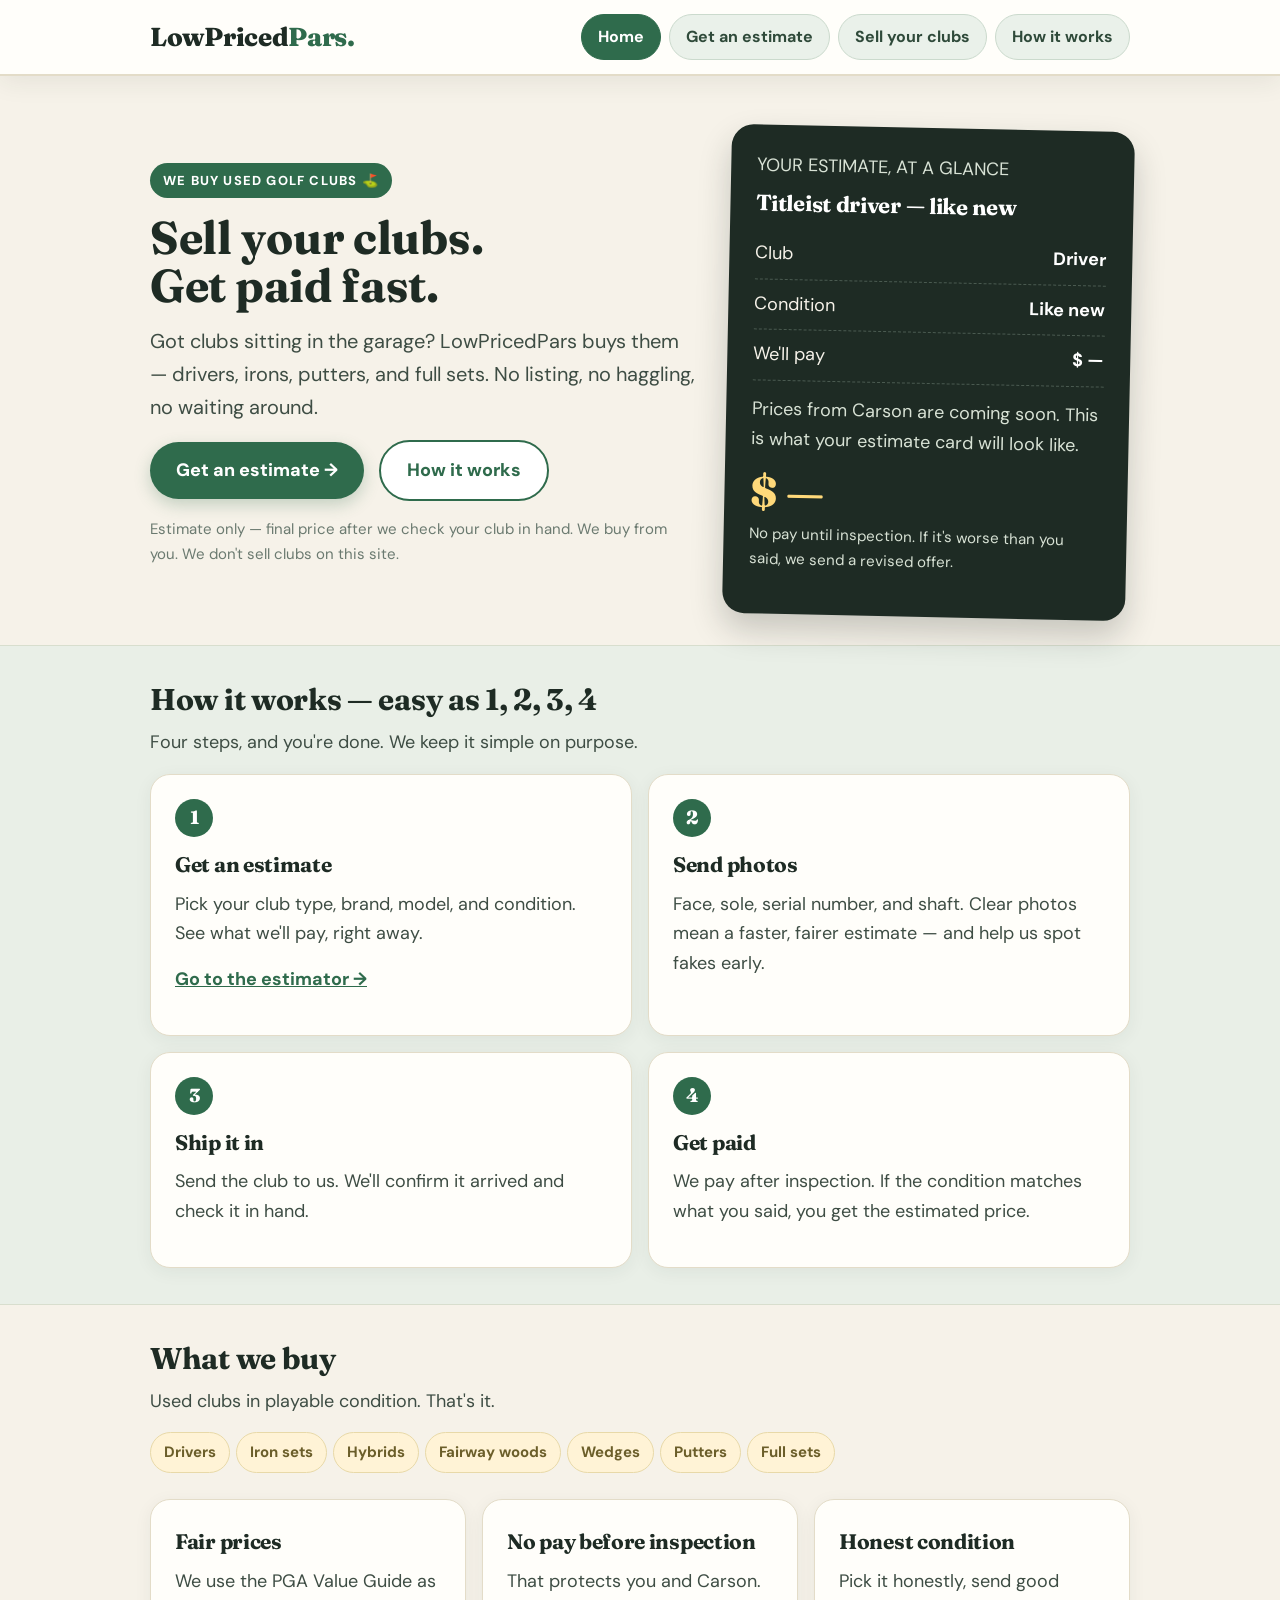
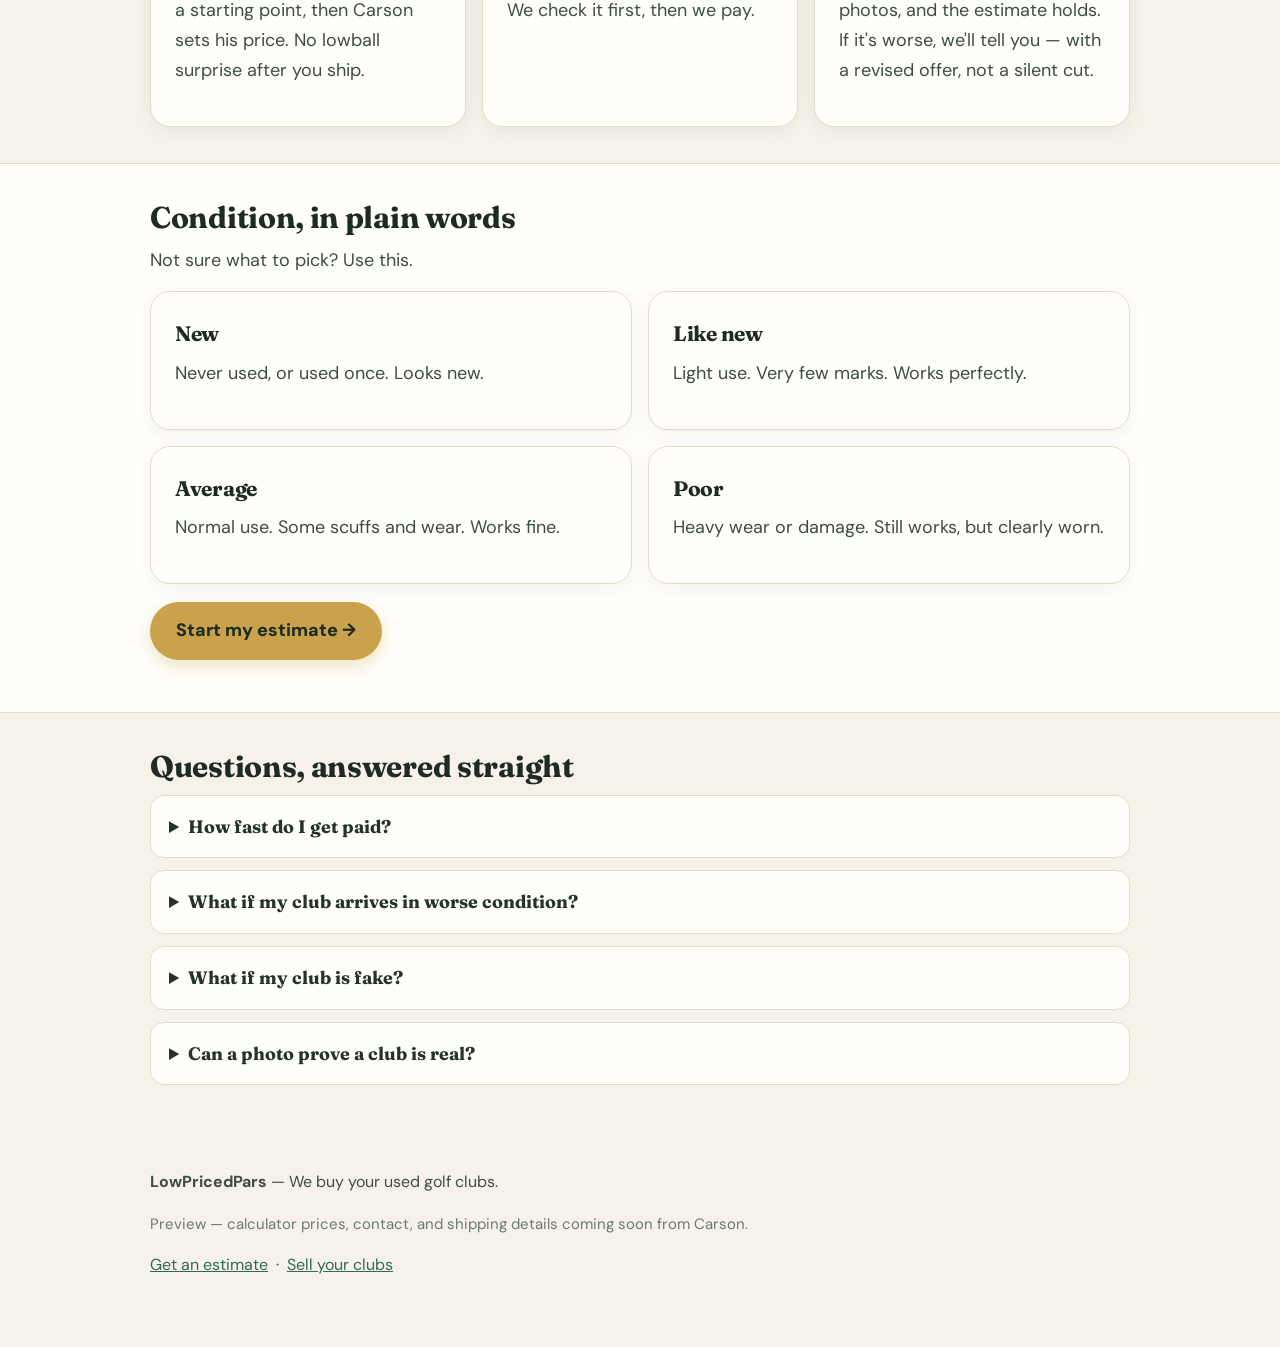
==== index.html @ 3b0855c5 "Add files via upload" ====
<!DOCTYPE html>
<html lang="en">
<head>
<meta charset="UTF-8">
<meta name="viewport" content="width=device-width, initial-scale=1">
<title>LowPricedPars — We Buy Your Used Golf Clubs</title>
<meta name="description" content="LowPricedPars buys used golf clubs. Get an estimate, send photos, ship it in, get paid after inspection.">
<link rel="stylesheet" href="styles.css">
</head>
<body>

<header>
  <div class="wrap-wide header-inner">
    <a class="logo" href="index.html">LowPriced<span>Pars</span><span class="logo-dot">.</span></a>
    <nav>
      <a href="index.html" class="active">Home</a>
      <a href="estimate.html">Get an estimate</a>
      <a href="sell.html">Sell your clubs</a>
      <a href="#how">How it works</a>
    </nav>
  </div>
</header>

<main>
  <div class="wrap-wide">
    <div class="hero">
      <div class="hero-grid">
        <div>
          <span class="eyebrow">WE BUY USED GOLF CLUBS ⛳</span>
          <h1>Sell your clubs.<br>Get paid fast.</h1>
          <p class="lead">Got clubs sitting in the garage? LowPricedPars buys them — drivers, irons, putters, and full sets. No listing, no haggling, no waiting around.</p>
          <p>
            <a class="btn" href="estimate.html">Get an estimate →</a>
            <a class="btn btn-ghost" href="#how">How it works</a>
          </p>
          <p class="small">Estimate only — final price after we check your club in hand. We buy from you. We don't sell clubs on this site.</p>
        </div>
        <div class="mock-card">
          <p style="margin-bottom:4px;">YOUR ESTIMATE, AT A GLANCE</p>
          <h3>Titleist driver — like new</h3>
          <div class="mock-line"><span>Club</span><strong>Driver</strong></div>
          <div class="mock-line"><span>Condition</span><strong>Like new</strong></div>
          <div class="mock-line"><span>We'll pay</span><strong>$ —</strong></div>
          <p style="margin-top:14px;">Prices from Carson are coming soon. This is what your estimate card will look like.</p>
          <div class="price-big">$ —</div>
          <p class="small" style="color:#D8E2D5;">No pay until inspection. If it's worse than you said, we send a revised offer.</p>
        </div>
      </div>
    </div>
  </div>

  <section id="how" class="soft">
    <div class="wrap-wide">
      <h2>How it works — easy as 1, 2, 3, 4</h2>
      <p>Four steps, and you're done. We keep it simple on purpose.</p>
      <div class="grid">
        <div class="card"><span class="step-num">1</span><h3>Get an estimate</h3><p>Pick your club type, brand, model, and condition. See what we'll pay, right away.</p><p><a href="estimate.html"><strong>Go to the estimator →</strong></a></p></div>
        <div class="card"><span class="step-num">2</span><h3>Send photos</h3><p>Face, sole, serial number, and shaft. Clear photos mean a faster, fairer estimate — and help us spot fakes early.</p></div>
        <div class="card"><span class="step-num">3</span><h3>Ship it in</h3><p>Send the club to us. We'll confirm it arrived and check it in hand.</p></div>
        <div class="card"><span class="step-num">4</span><h3>Get paid</h3><p>We pay after inspection. If the condition matches what you said, you get the estimated price.</p></div>
      </div>
    </div>
  </section>

  <section>
    <div class="wrap-wide">
      <h2>What we buy</h2>
      <p>Used clubs in playable condition. That's it.</p>
      <p>
        <span class="tag">Drivers</span><span class="tag">Iron sets</span><span class="tag">Hybrids</span><span class="tag">Fairway woods</span><span class="tag">Wedges</span><span class="tag">Putters</span><span class="tag">Full sets</span>
      </p>
      <div class="grid3" style="margin-top:18px;">
        <div class="card"><h3>Fair prices</h3><p>We use the PGA Value Guide as a starting point, then Carson sets his price. No lowball surprise after you ship.</p></div>
        <div class="card"><h3>No pay before inspection</h3><p>That protects you and Carson. We check it first, then we pay.</p></div>
        <div class="card"><h3>Honest condition</h3><p>Pick it honestly, send good photos, and the estimate holds. If it's worse, we'll tell you — with a revised offer, not a silent cut.</p></div>
      </div>
    </div>
  </section>

  <section class="cream">
    <div class="wrap-wide">
      <h2>Condition, in plain words</h2>
      <p>Not sure what to pick? Use this.</p>
      <div class="grid">
        <div class="card"><h3>New</h3><p>Never used, or used once. Looks new.</p></div>
        <div class="card"><h3>Like new</h3><p>Light use. Very few marks. Works perfectly.</p></div>
        <div class="card"><h3>Average</h3><p>Normal use. Some scuffs and wear. Works fine.</p></div>
        <div class="card"><h3>Poor</h3><p>Heavy wear or damage. Still works, but clearly worn.</p></div>
      </div>
      <p style="margin-top:18px;"><a class="btn btn-gold" href="estimate.html">Start my estimate →</a></p>
    </div>
  </section>

  <section>
    <div class="wrap-wide">
      <h2>Questions, answered straight</h2>
      <details><summary>How fast do I get paid?</summary><p>After we receive and inspect your club. Exact timing is coming from Carson.</p></details>
      <details><summary>What if my club arrives in worse condition?</summary><p>We'll send a revised, lower offer. You can accept it, or get the club back.</p></details>
      <details><summary>What if my club is fake?</summary><p>We pay $0 for fake, stolen, or wrong clubs. Photos help us flag it early, but the final check is in hand.</p></details>
      <details><summary>Can a photo prove a club is real?</summary><p>No — not on its own. AI can flag something suspicious, but it can't certify a club. That's why we inspect before we pay.</p></details>
    </div>
  </section>
</main>

<footer>
  <div class="wrap-wide">
    <p><strong>LowPricedPars</strong> — We buy your used golf clubs.</p>
    <p class="small">Preview — calculator prices, contact, and shipping details coming soon from Carson.</p>
    <p><a href="estimate.html">Get an estimate</a> &nbsp;·&nbsp; <a href="sell.html">Sell your clubs</a></p>
  </div>
</footer>

</body>
</html>
---- styles.css ----
@import url('https://fonts.googleapis.com/css2?family=Fraunces:opsz,wght@9..144,600;9..144,700;9..144,800&family=DM+Sans:opsz,wght@9..40,400;9..40,500;9..40,700;9..40,800&display=swap');

* { box-sizing: border-box; }
body {
  margin: 0;
  background: #F6F2E9;
  color: #25312B;
  font-family: "DM Sans", -apple-system, BlinkMacSystemFont, "Segoe UI", Roboto, sans-serif;
  font-size: 18px;
  line-height: 1.65;
}
h1, h2, h3, .logo {
  font-family: "Fraunces", Georgia, serif;
  font-weight: 700;
  letter-spacing: -0.3px;
  color: #1E2B24;
}
a { color: #2F6B4C; }
.wrap { max-width: 920px; margin: 0 auto; padding: 0 20px; }
.wrap-wide { max-width: 1020px; margin: 0 auto; padding: 0 20px; }

/* Header — tabs that pop */
header {
  background: #FFFEFA;
  border-bottom: 2px solid #E3DCC8;
  padding: 14px 0;
  position: sticky; top: 0; z-index: 10;
  box-shadow: 0 6px 24px rgba(37,49,43,0.08);
}
.header-inner { display: flex; justify-content: space-between; align-items: center; flex-wrap: wrap; gap: 12px; }
.logo { font-size: 26px; font-weight: 800; color: #1E2B24; text-decoration: none; }
.logo span { color: #2F6B4C; }
.logo-dot { color: #C9A24B; }
nav { display: flex; gap: 8px; flex-wrap: wrap; align-items: center; }
nav a {
  text-decoration: none;
  color: #2F4A3A;
  font-weight: 700; font-size: 16px;
  background: #EAF1EA;
  border: 1.5px solid #CBDACD;
  padding: 9px 16px;
  border-radius: 999px;
}
nav a:hover { background: #DDEADF; transform: translateY(-1px); }
nav a.active { background: #2F6B4C; color: #fff; border-color: #2F6B4C; }
nav a.cta {
  background: #C9A24B; color: #1E2B24; border-color: #C9A24B;
}
nav a.cta:hover { background: #B8943F; color: #fff; }

.hero { padding: 52px 0 28px; }
.hero-grid { display: grid; grid-template-columns: 1.15fr 0.85fr; gap: 32px; align-items: center; }
@media (max-width: 720px) { .hero-grid { grid-template-columns: 1fr; } }
.eyebrow {
  display: inline-block;
  background: #2F6B4C; color: #fff;
  font-size: 13px; font-weight: 800; letter-spacing: 1.2px;
  padding: 7px 13px; border-radius: 999px; margin-bottom: 16px;
}
h1 { font-size: 46px; line-height: 1.05; margin: 0 0 14px; }
h2 { font-size: 30px; line-height: 1.2; margin: 0 0 10px; }
h3 { font-size: 21px; margin: 0 0 8px; }
p { margin: 0 0 16px; color: #3E4D44; }
.lead { font-size: 20px; }
.btn {
  display: inline-block;
  background: #2F6B4C; color: #fff;
  text-decoration: none; font-weight: 800; font-size: 18px;
  padding: 14px 26px; border-radius: 999px; border: 0; cursor: pointer;
  box-shadow: 0 6px 16px rgba(47,107,76,0.25);
}
.btn:hover { background: #265A42; }
.btn-gold { background: #C9A24B; color: #1E2B24; box-shadow: 0 6px 16px rgba(201,162,75,0.3); }
.btn-gold:hover { background: #B8943F; color: #fff; }
.btn-ghost { background: #fff; color: #2F6B4C; border: 2px solid #2F6B4C; box-shadow: none; margin-left: 10px; }
.btn-ghost:hover { background: #EAF1EA; }
@media (max-width: 520px) { .btn-ghost { margin-left: 0; margin-top: 10px; } h1 { font-size: 36px; } }

section { padding: 36px 0; }
.soft { background: #E9EFE7; border-top: 1px solid #D8DECE; border-bottom: 1px solid #D8DECE; }
.cream { background: #FFFEFA; border-top: 1px solid #E3DCC8; border-bottom: 1px solid #E3DCC8; }
.card {
  background: #FFFEFA;
  border: 1px solid #E3DCC8;
  border-radius: 20px;
  padding: 24px;
  box-shadow: 0 4px 18px rgba(37,49,43,0.06);
}
.grid { display: grid; grid-template-columns: 1fr 1fr; gap: 16px; }
.grid3 { display: grid; grid-template-columns: 1fr 1fr 1fr; gap: 16px; }
@media (max-width: 680px) { .grid, .grid3 { grid-template-columns: 1fr; } }
.step-num {
  display: inline-flex; width: 38px; height: 38px; align-items: center; justify-content: center;
  border-radius: 50%; background: #2F6B4C; color: #fff; font-weight: 800; margin-bottom: 10px;
  font-family: "Fraunces", serif; font-size: 19px;
}
.tag {
  display: inline-block; background: #FFF3D6; color: #6B5E2A;
  font-size: 15px; font-weight: 700; padding: 7px 13px; border-radius: 999px; margin: 0 6px 8px 0;
  border: 1px solid #E8D9A8;
}
.mock-card {
  background: #1E2B24; color: #F6F2E9;
  border-radius: 22px; padding: 26px;
  transform: rotate(1.2deg);
  box-shadow: 0 16px 32px rgba(30,43,36,0.22);
}
.mock-card h3 { color: #fff; font-size: 22px; }
.mock-card p { color: #D8E2D5; }
.mock-line { display: flex; justify-content: space-between; border-bottom: 1px dashed #4A5A50; padding: 10px 0; }
.mock-line strong { color: #fff; }
.price-big { font-family: "Fraunces", serif; font-size: 44px; font-weight: 800; color: #FFD97A; line-height: 1; margin: 8px 0; }
.calc-box {
  background: #FFFEFA; border: 2px dashed #8FAE93;
  border-radius: 20px; padding: 28px; text-align: center;
}
label { display: block; font-weight: 700; margin: 18px 0 6px; font-size: 16px; }
input, select, textarea {
  width: 100%; padding: 13px 14px; font-size: 17px; font-family: inherit;
  border: 1.5px solid #C9D1C9; border-radius: 12px; background: #fff; color: #25312B;
}
input:focus, select:focus, textarea:focus { outline: 3px solid #BFD8C6; border-color: #2F6B4C; }
.note {
  background: #FFF8E6; border: 1px solid #E8D9A8;
  border-radius: 14px; padding: 16px 18px; font-size: 16px; color: #5A4E2A;
}
.note-green { background: #EAF1EA; border-color: #CBDACD; color: #2F4A3A; }
.check { font-weight: 400; font-size: 16px; }
details { background: #FFFEFA; border: 1px solid #E3DCC8; border-radius: 14px; padding: 16px 18px; margin-bottom: 12px; }
summary { font-weight: 700; cursor: pointer; font-size: 18px; font-family: "Fraunces", serif; }
footer { padding: 36px 0 52px; color: #6B7A70; font-size: 16px; }
.small { font-size: 15px; color: #6B7A70; }
.progress { display: flex; gap: 8px; margin: 18px 0; flex-wrap: wrap; }
.progress span { padding: 8px 14px; border-radius: 999px; font-weight: 700; font-size: 15px; background: #EAF1EA; border: 1.5px solid #CBDACD; }
.progress span.on { background: #2F6B4C; color: #fff; border-color: #2F6B4C; }
.field-row { display: grid; grid-template-columns: 1fr 1fr; gap: 14px; }
@media (max-width: 620px) { .field-row { grid-template-columns: 1fr; } }
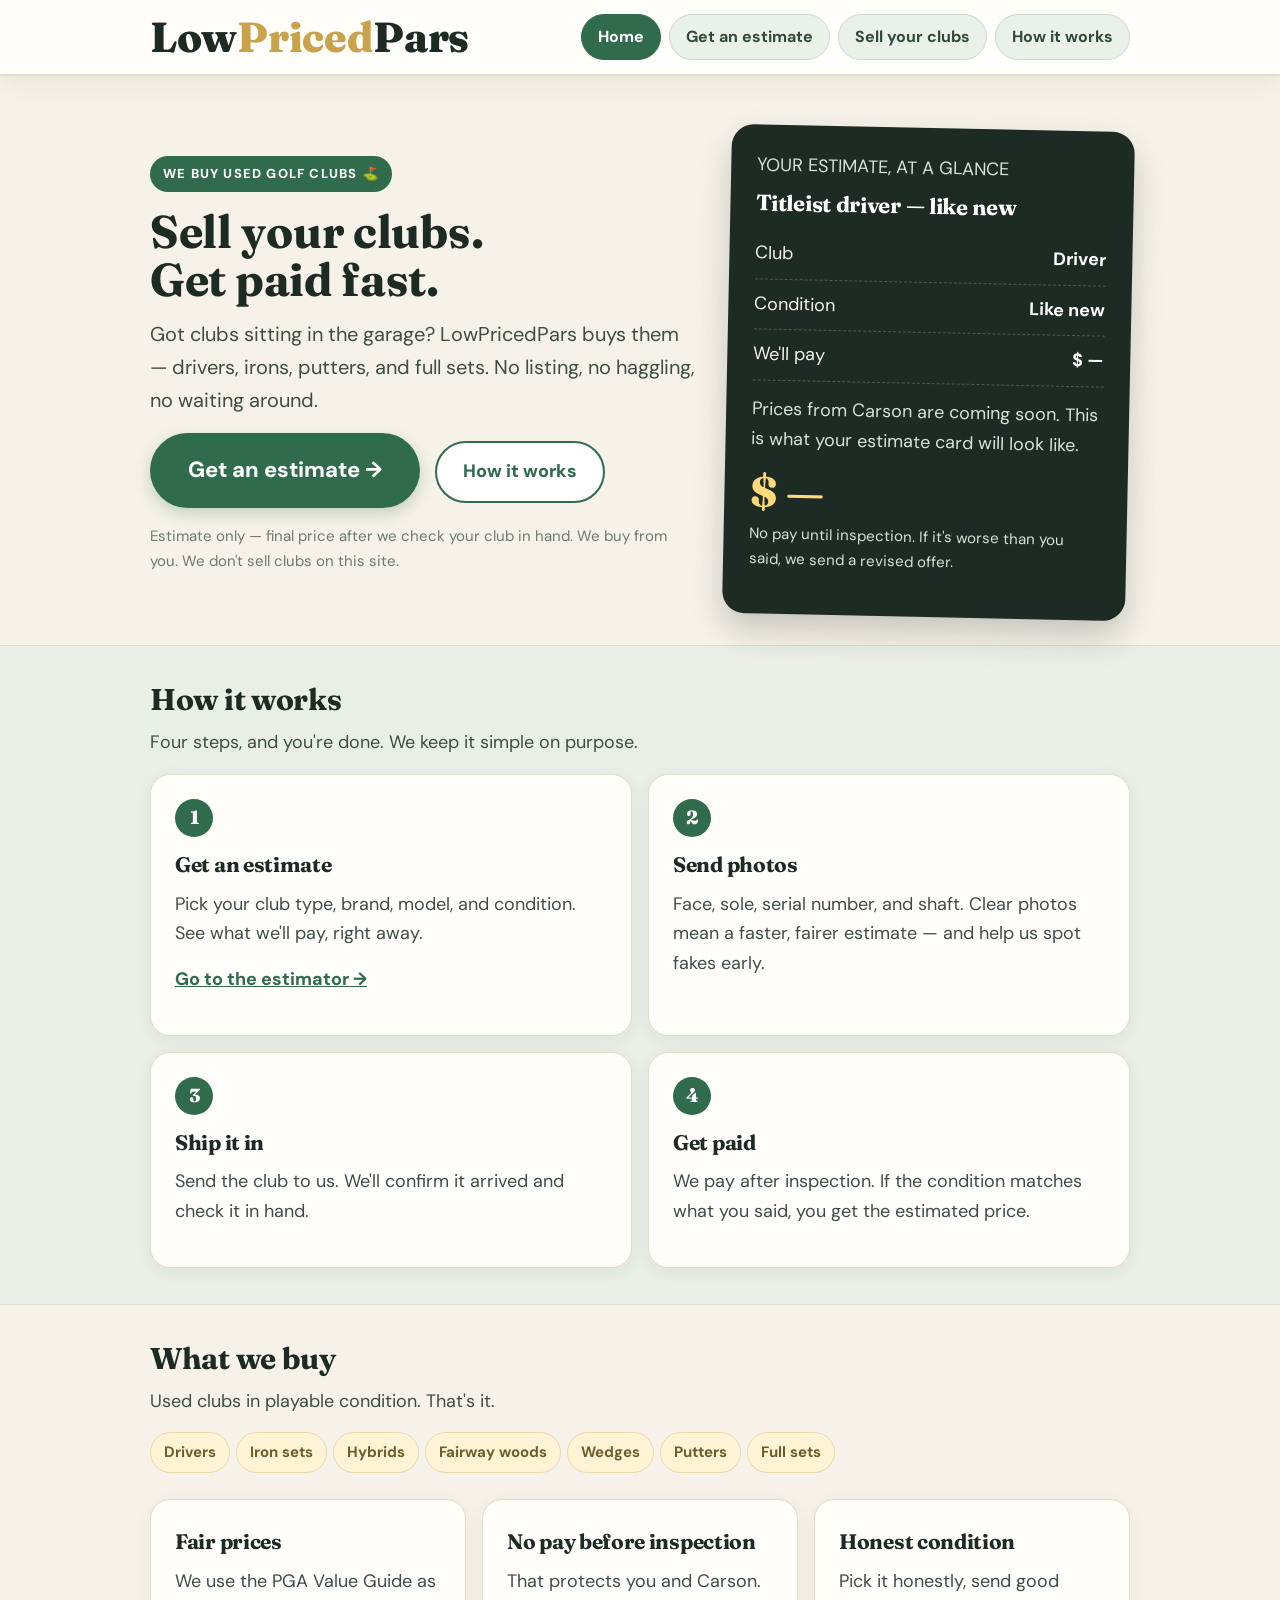
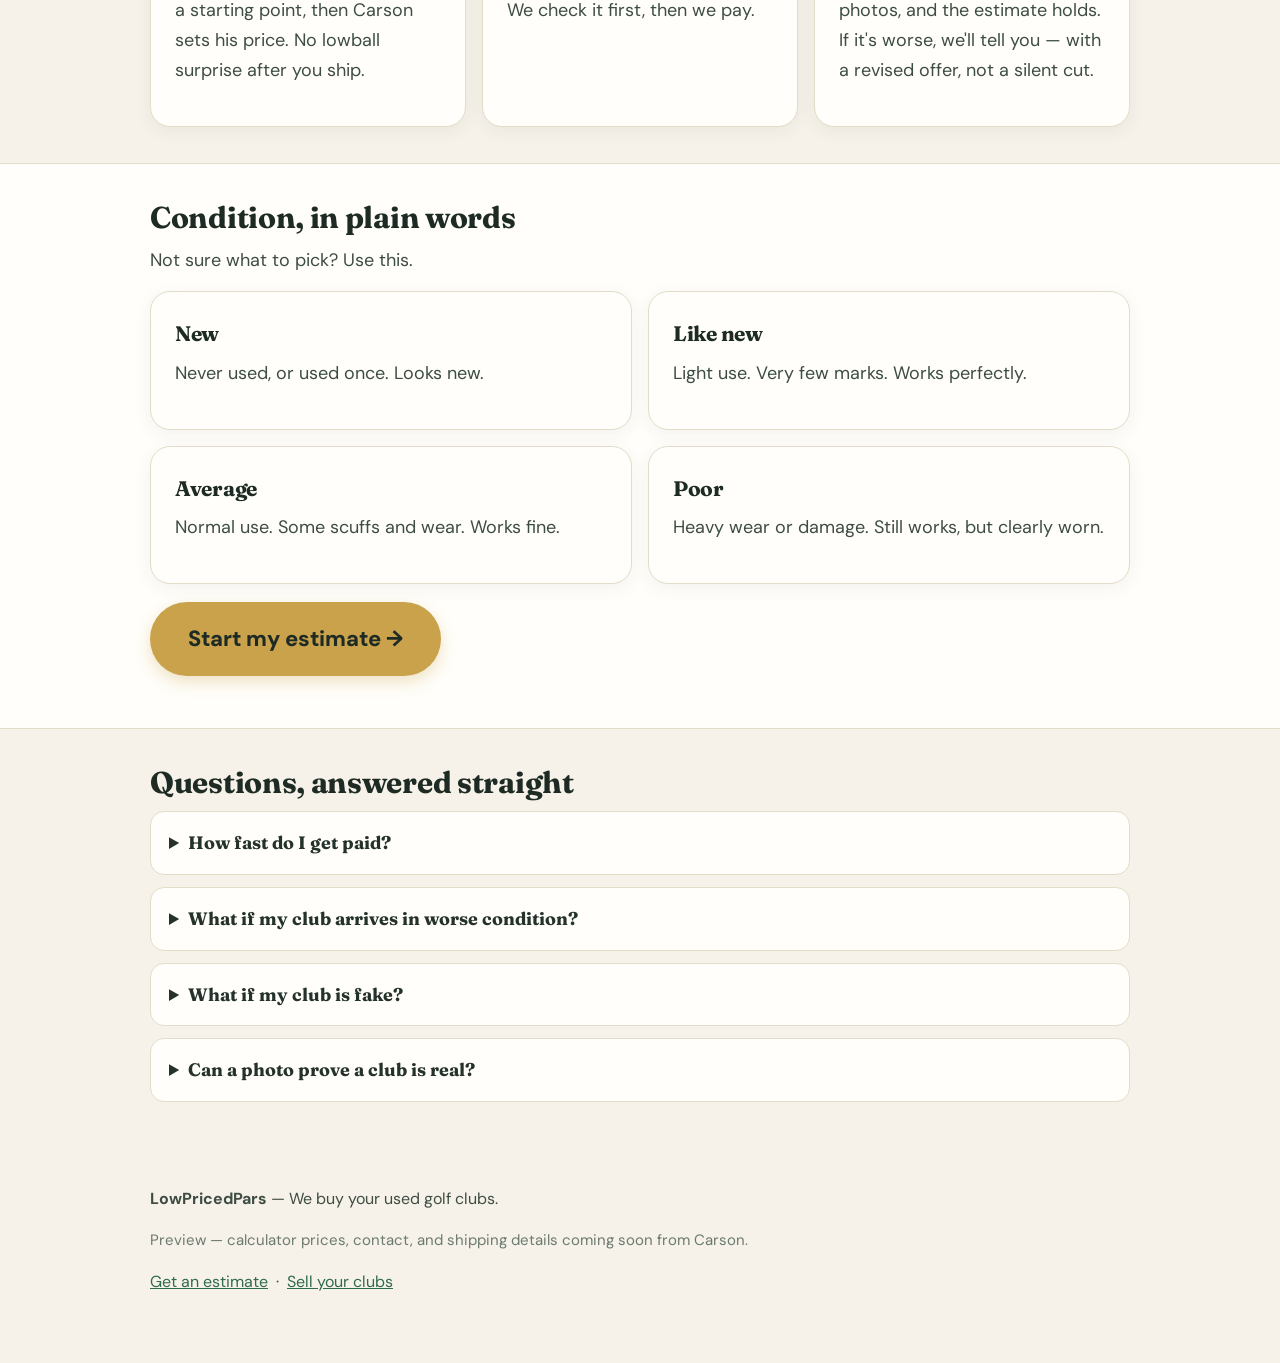
==== commit 76089b53: "Add files via upload" ====
--- a/index.html
+++ b/index.html
@@ -11,7 +11,7 @@
 
 <header>
   <div class="wrap-wide header-inner">
-    <a class="logo" href="index.html">LowPriced<span>Pars</span><span class="logo-dot">.</span></a>
+    <a class="logo" href="index.html">Low<span class="gold">Priced</span>Pars</a>
     <nav>
       <a href="index.html" class="active">Home</a>
       <a href="estimate.html">Get an estimate</a>
@@ -30,7 +30,7 @@
           <h1>Sell your clubs.<br>Get paid fast.</h1>
           <p class="lead">Got clubs sitting in the garage? LowPricedPars buys them — drivers, irons, putters, and full sets. No listing, no haggling, no waiting around.</p>
           <p>
-            <a class="btn" href="estimate.html">Get an estimate →</a>
+            <a class="btn btn-big" href="estimate.html">Get an estimate →</a>
             <a class="btn btn-ghost" href="#how">How it works</a>
           </p>
           <p class="small">Estimate only — final price after we check your club in hand. We buy from you. We don't sell clubs on this site.</p>
@@ -51,7 +51,7 @@
 
   <section id="how" class="soft">
     <div class="wrap-wide">
-      <h2>How it works — easy as 1, 2, 3, 4</h2>
+      <h2>How it works</h2>
       <p>Four steps, and you're done. We keep it simple on purpose.</p>
       <div class="grid">
         <div class="card"><span class="step-num">1</span><h3>Get an estimate</h3><p>Pick your club type, brand, model, and condition. See what we'll pay, right away.</p><p><a href="estimate.html"><strong>Go to the estimator →</strong></a></p></div>
@@ -87,7 +87,7 @@
         <div class="card"><h3>Average</h3><p>Normal use. Some scuffs and wear. Works fine.</p></div>
         <div class="card"><h3>Poor</h3><p>Heavy wear or damage. Still works, but clearly worn.</p></div>
       </div>
-      <p style="margin-top:18px;"><a class="btn btn-gold" href="estimate.html">Start my estimate →</a></p>
+      <p style="margin-top:18px;"><a class="btn btn-gold btn-big" href="estimate.html">Start my estimate →</a></p>
     </div>
   </section>
 
--- a/styles.css
+++ b/styles.css
@@ -28,8 +28,9 @@
   box-shadow: 0 6px 24px rgba(37,49,43,0.08);
 }
 .header-inner { display: flex; justify-content: space-between; align-items: center; flex-wrap: wrap; gap: 12px; }
-.logo { font-size: 26px; font-weight: 800; color: #1E2B24; text-decoration: none; }
-.logo span { color: #2F6B4C; }
+.logo { font-size: 42px; font-weight: 800; color: #1E2B24; text-decoration: none; line-height: 1; }
+.logo span { color: #1E2B24; }
+.logo .gold { color: #C9A24B; }
 .logo-dot { color: #C9A24B; }
 nav { display: flex; gap: 8px; flex-wrap: wrap; align-items: center; }
 nav a {
@@ -71,6 +72,7 @@
 }
 .btn:hover { background: #265A42; }
 .btn-gold { background: #C9A24B; color: #1E2B24; box-shadow: 0 6px 16px rgba(201,162,75,0.3); }
+.btn-big { font-size: 22px; padding: 19px 38px; }
 .btn-gold:hover { background: #B8943F; color: #fff; }
 .btn-ghost { background: #fff; color: #2F6B4C; border: 2px solid #2F6B4C; box-shadow: none; margin-left: 10px; }
 .btn-ghost:hover { background: #EAF1EA; }
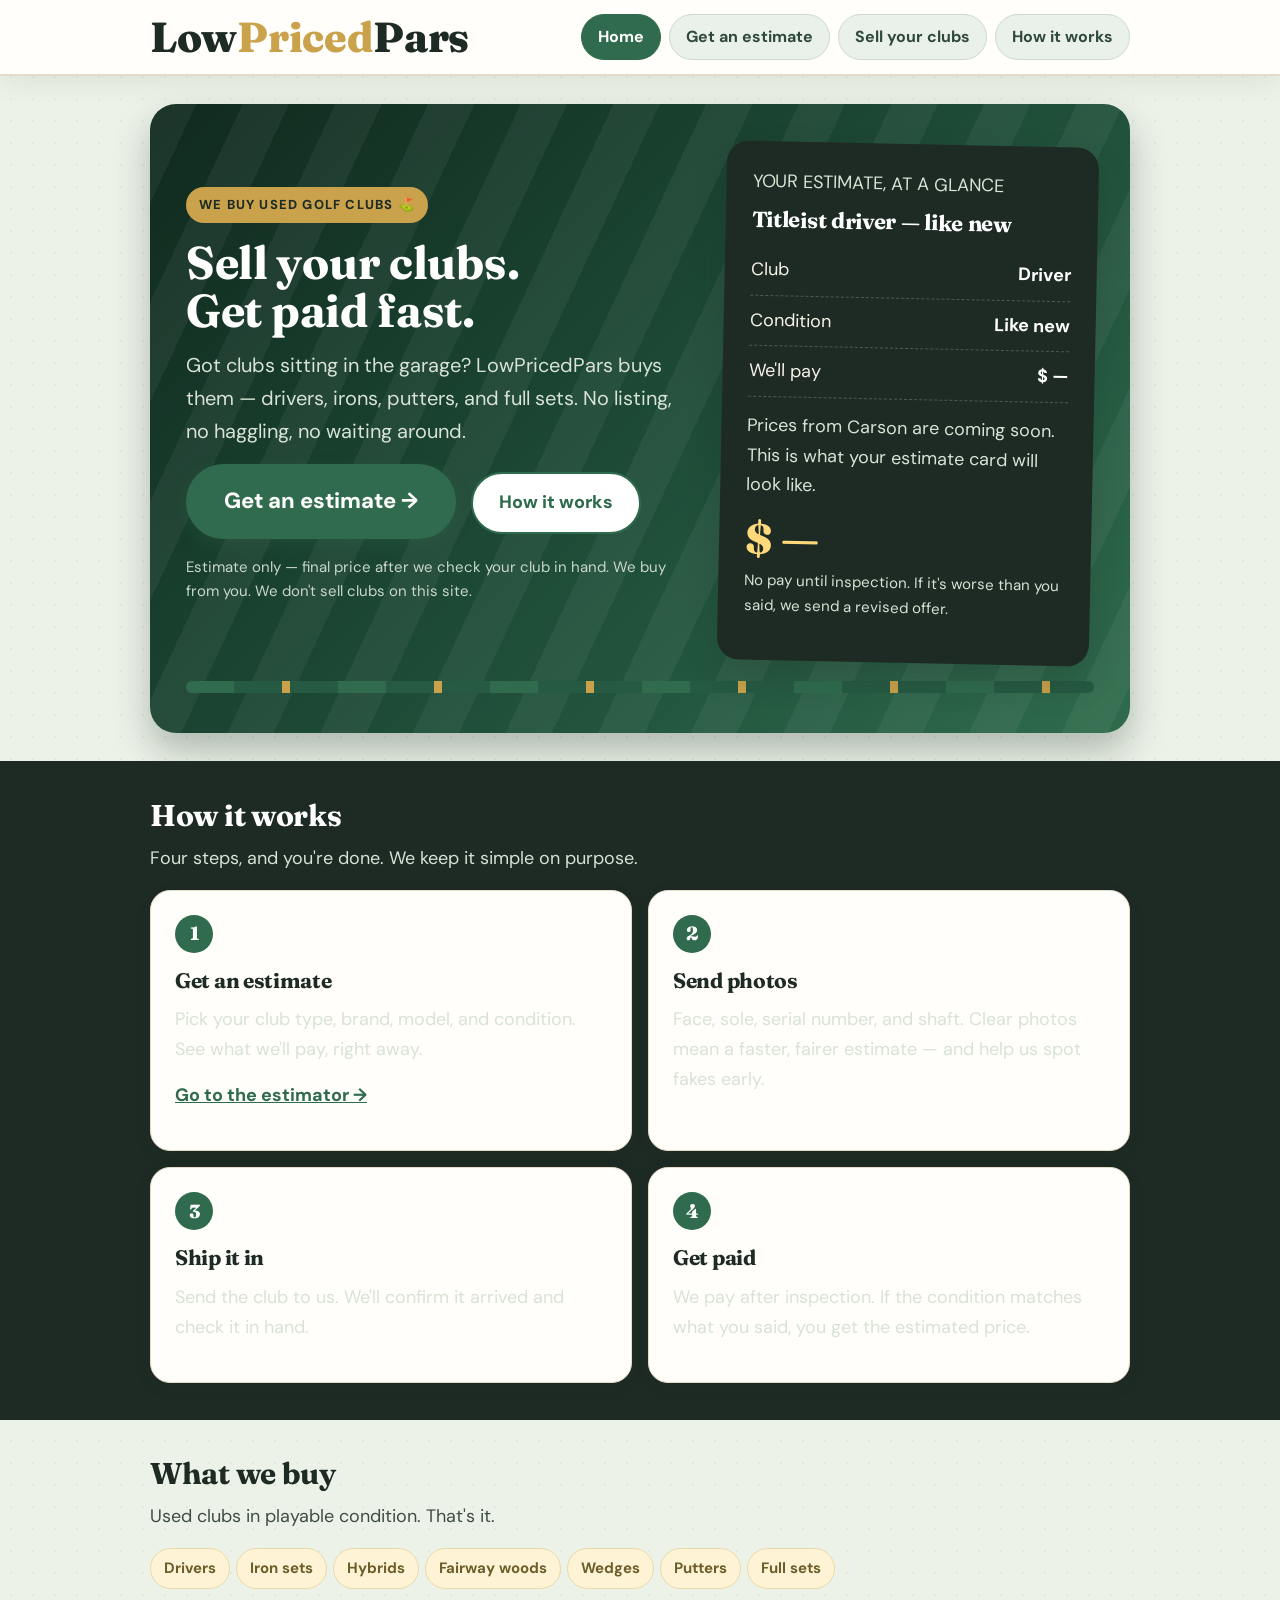
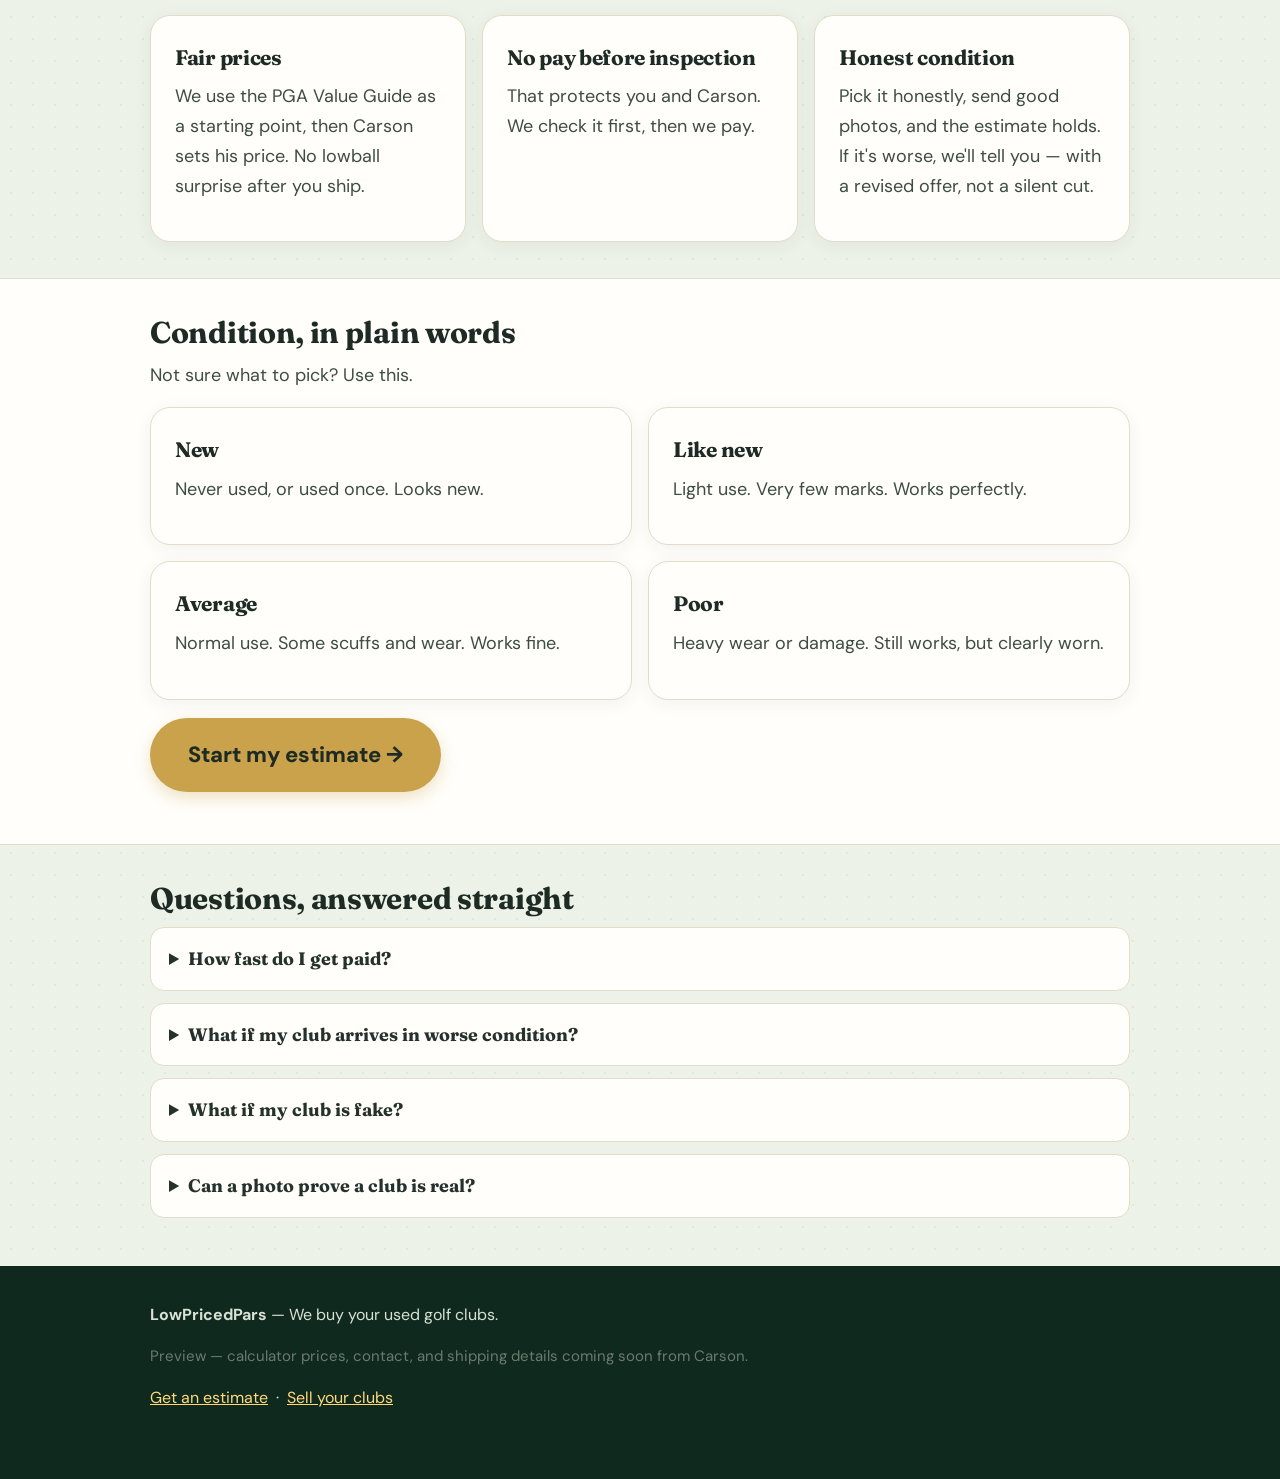
==== commit d43f4fe1: "Add files via upload" ====
--- a/index.html
+++ b/index.html
@@ -24,6 +24,7 @@
 <main>
   <div class="wrap-wide">
     <div class="hero">
+      <div class="hero-fairway">
       <div class="hero-grid">
         <div>
           <span class="eyebrow">WE BUY USED GOLF CLUBS ⛳</span>
@@ -45,6 +46,8 @@
           <div class="price-big">$ —</div>
           <p class="small" style="color:#D8E2D5;">No pay until inspection. If it's worse than you said, we send a revised offer.</p>
         </div>
+      </div>
+      <div class="fairway-strip"></div>
       </div>
     </div>
   </div>
--- a/styles.css
+++ b/styles.css
@@ -3,7 +3,9 @@
 * { box-sizing: border-box; }
 body {
   margin: 0;
-  background: #F6F2E9;
+  background: #EDF2E8;
+  background-image: radial-gradient(rgba(47,107,76,0.07) 1.2px, transparent 1.2px);
+  background-size: 22px 22px;
   color: #25312B;
   font-family: "DM Sans", -apple-system, BlinkMacSystemFont, "Segoe UI", Roboto, sans-serif;
   font-size: 18px;
@@ -49,12 +51,30 @@
 }
 nav a.cta:hover { background: #B8943F; color: #fff; }
 
-.hero { padding: 52px 0 28px; }
+.hero { padding: 28px 0 28px; }
+.hero-fairway {
+  background:
+    repeating-linear-gradient(115deg, rgba(255,255,255,0.05) 0 42px, rgba(255,255,255,0) 42px 84px),
+    linear-gradient(135deg, #10291E 0%, #1E4D38 55%, #2F6B4C 100%);
+  border-radius: 26px;
+  padding: 40px 36px;
+  color: #F6F2E9;
+  box-shadow: 0 18px 36px rgba(16,41,30,0.28);
+}
+.hero-fairway h1 { color: #fff; }
+.hero-fairway p { color: #D8E2D5; }
+.hero-fairway .small { color: #C9D6C8; }
+.fairway-strip {
+  height: 12px;
+  background: repeating-linear-gradient(90deg, #2F6B4C 0 48px, #265A42 48px 96px, #C9A24B 96px 104px, #265A42 104px 152px);
+  border-radius: 999px;
+  margin: 18px 0 0;
+}
 .hero-grid { display: grid; grid-template-columns: 1.15fr 0.85fr; gap: 32px; align-items: center; }
 @media (max-width: 720px) { .hero-grid { grid-template-columns: 1fr; } }
 .eyebrow {
   display: inline-block;
-  background: #2F6B4C; color: #fff;
+  background: #C9A24B; color: #1E2B24;
   font-size: 13px; font-weight: 800; letter-spacing: 1.2px;
   padding: 7px 13px; border-radius: 999px; margin-bottom: 16px;
 }
@@ -79,7 +99,9 @@
 @media (max-width: 520px) { .btn-ghost { margin-left: 0; margin-top: 10px; } h1 { font-size: 36px; } }
 
 section { padding: 36px 0; }
-.soft { background: #E9EFE7; border-top: 1px solid #D8DECE; border-bottom: 1px solid #D8DECE; }
+.soft { background: #1E2B24; border-top: 1px solid #1E2B24; border-bottom: 1px solid #1E2B24; color: #F6F2E9; }
+.soft h2 { color: #fff; }
+.soft p { color: #D8E2D5; }
 .cream { background: #FFFEFA; border-top: 1px solid #E3DCC8; border-bottom: 1px solid #E3DCC8; }
 .card {
   background: #FFFEFA;
@@ -130,7 +152,9 @@
 .check { font-weight: 400; font-size: 16px; }
 details { background: #FFFEFA; border: 1px solid #E3DCC8; border-radius: 14px; padding: 16px 18px; margin-bottom: 12px; }
 summary { font-weight: 700; cursor: pointer; font-size: 18px; font-family: "Fraunces", serif; }
-footer { padding: 36px 0 52px; color: #6B7A70; font-size: 16px; }
+footer { padding: 36px 0 52px; color: #D8E2D5; font-size: 16px; background: #10291E; }
+footer p { color: #D8E2D5; }
+footer a { color: #FFD97A; }
 .small { font-size: 15px; color: #6B7A70; }
 .progress { display: flex; gap: 8px; margin: 18px 0; flex-wrap: wrap; }
 .progress span { padding: 8px 14px; border-radius: 999px; font-weight: 700; font-size: 15px; background: #EAF1EA; border: 1.5px solid #CBDACD; }
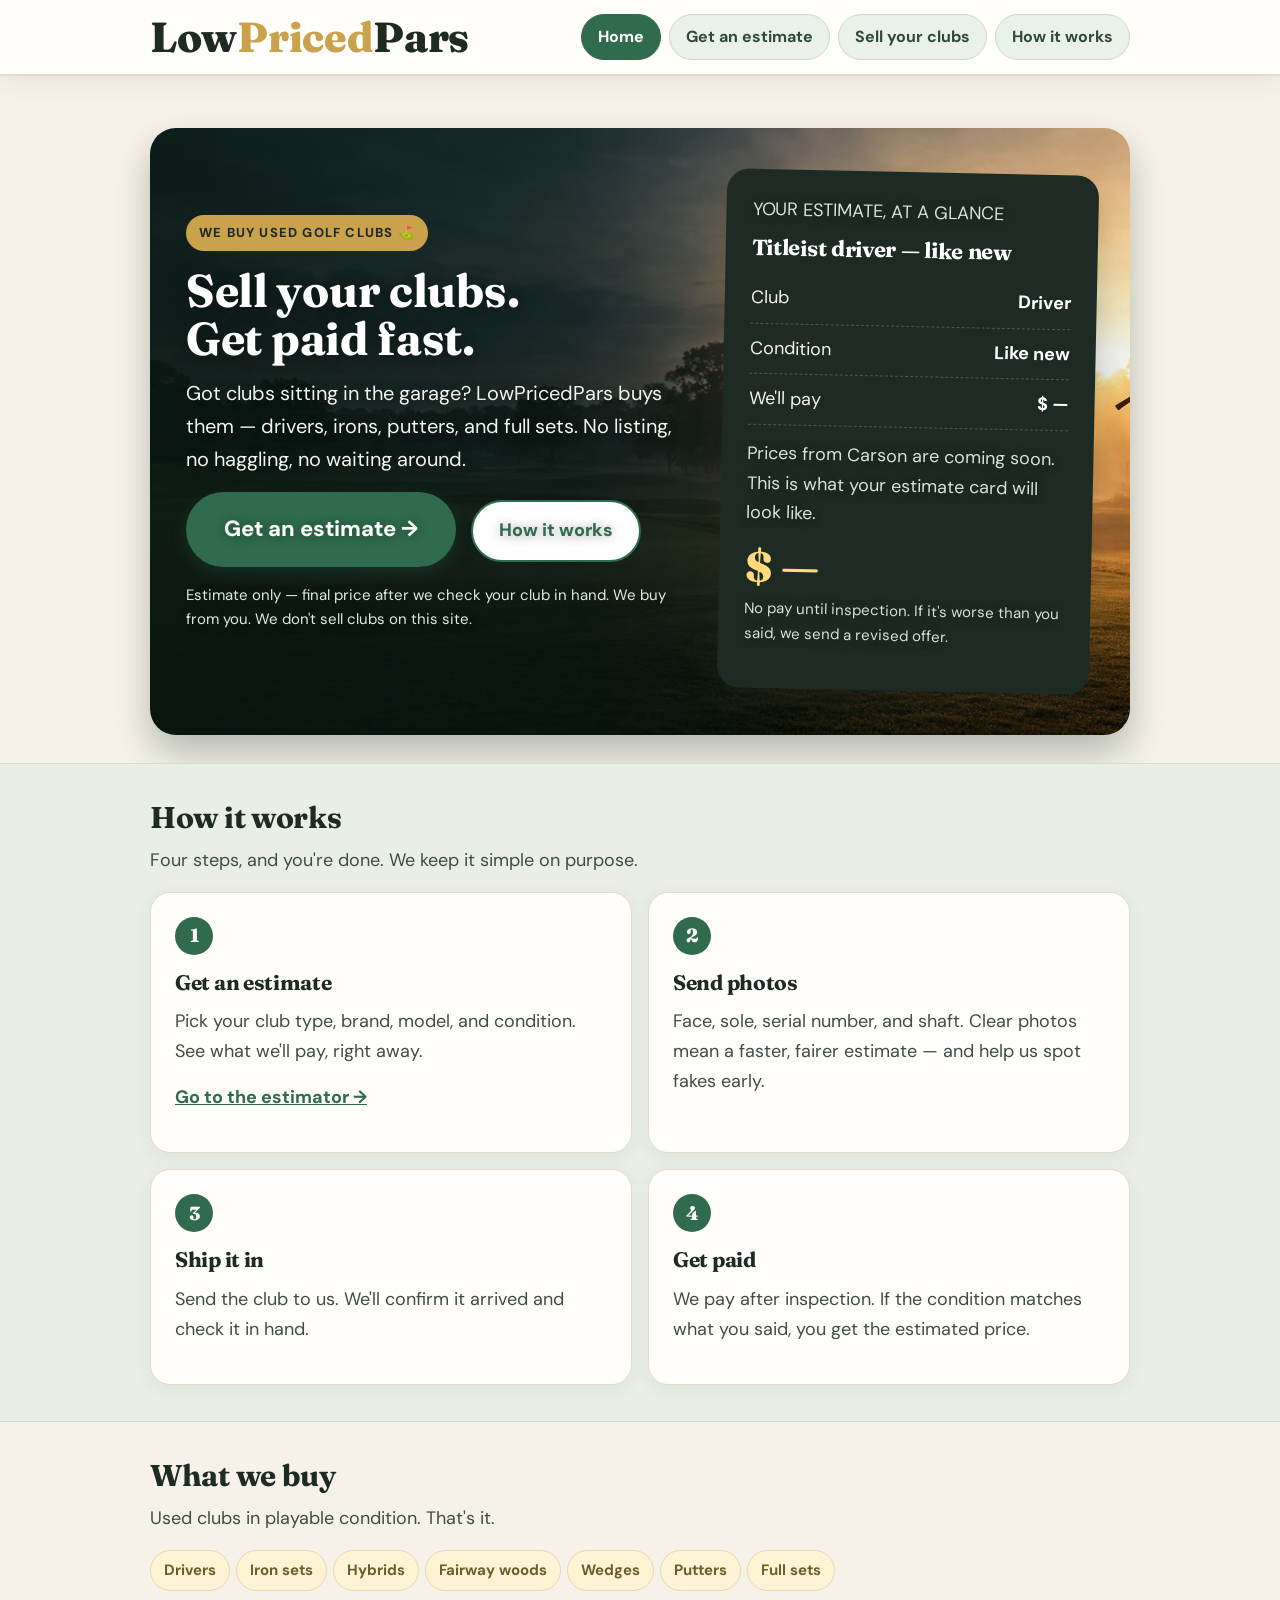
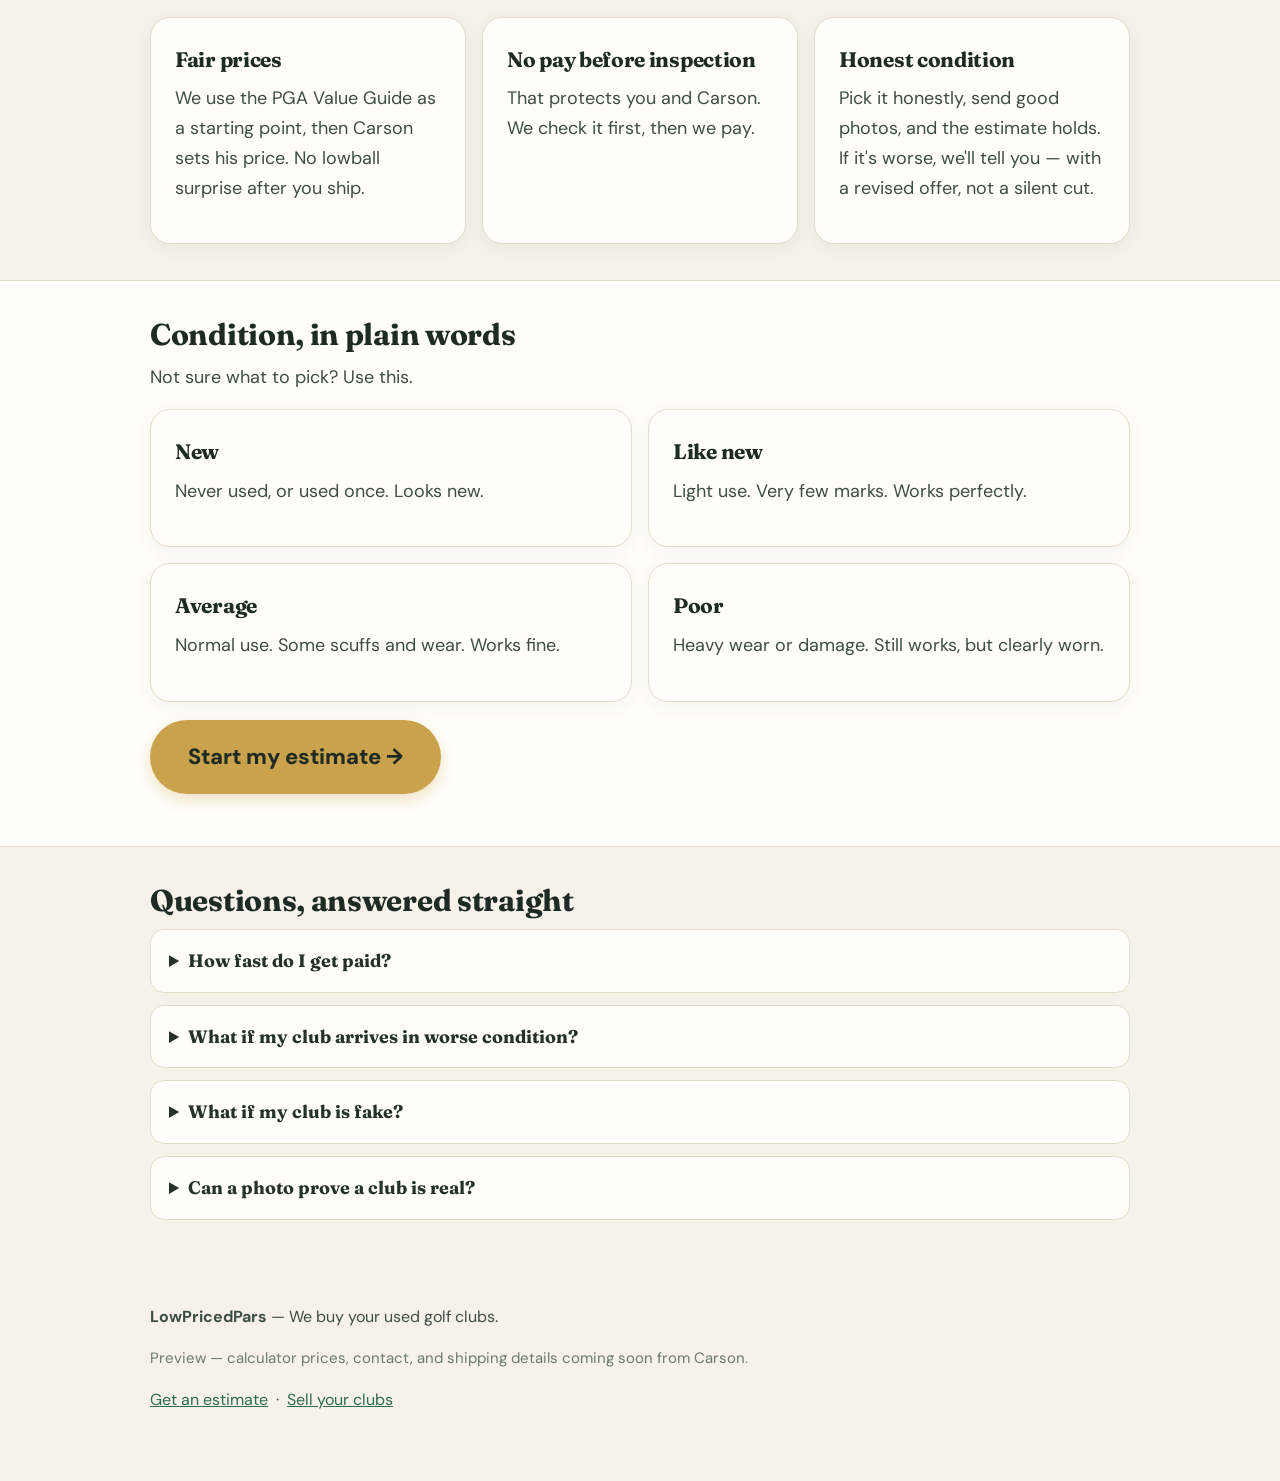
==== commit 2c421fd4: "Add files via upload" ====
--- a/index.html
+++ b/index.html
@@ -24,7 +24,7 @@
 <main>
   <div class="wrap-wide">
     <div class="hero">
-      <div class="hero-fairway">
+      <div class="hero-photo">
       <div class="hero-grid">
         <div>
           <span class="eyebrow">WE BUY USED GOLF CLUBS ⛳</span>
@@ -47,7 +47,6 @@
           <p class="small" style="color:#D8E2D5;">No pay until inspection. If it's worse than you said, we send a revised offer.</p>
         </div>
       </div>
-      <div class="fairway-strip"></div>
       </div>
     </div>
   </div>
--- a/styles.css
+++ b/styles.css
@@ -3,9 +3,7 @@
 * { box-sizing: border-box; }
 body {
   margin: 0;
-  background: #EDF2E8;
-  background-image: radial-gradient(rgba(47,107,76,0.07) 1.2px, transparent 1.2px);
-  background-size: 22px 22px;
+  background: #F6F2E9;
   color: #25312B;
   font-family: "DM Sans", -apple-system, BlinkMacSystemFont, "Segoe UI", Roboto, sans-serif;
   font-size: 18px;
@@ -51,30 +49,25 @@
 }
 nav a.cta:hover { background: #B8943F; color: #fff; }
 
-.hero { padding: 28px 0 28px; }
-.hero-fairway {
+.hero { padding: 52px 0 28px; }
+.hero-photo {
   background:
-    repeating-linear-gradient(115deg, rgba(255,255,255,0.05) 0 42px, rgba(255,255,255,0) 42px 84px),
-    linear-gradient(135deg, #10291E 0%, #1E4D38 55%, #2F6B4C 100%);
+    linear-gradient(90deg, rgba(10,25,18,0.82) 0%, rgba(10,25,18,0.62) 42%, rgba(10,25,18,0.18) 68%, rgba(10,25,18,0.05) 100%),
+    url("hero.jpg") center 30% / cover no-repeat;
   border-radius: 26px;
-  padding: 40px 36px;
-  color: #F6F2E9;
+  padding: 44px 36px;
+  color: #fff;
   box-shadow: 0 18px 36px rgba(16,41,30,0.28);
 }
-.hero-fairway h1 { color: #fff; }
-.hero-fairway p { color: #D8E2D5; }
-.hero-fairway .small { color: #C9D6C8; }
-.fairway-strip {
-  height: 12px;
-  background: repeating-linear-gradient(90deg, #2F6B4C 0 48px, #265A42 48px 96px, #C9A24B 96px 104px, #265A42 104px 152px);
-  border-radius: 999px;
-  margin: 18px 0 0;
-}
+.hero-photo h1 { color: #fff; text-shadow: 0 2px 18px rgba(0,0,0,0.45); }
+.hero-photo p { color: #F1F5EE; text-shadow: 0 1px 12px rgba(0,0,0,0.4); }
+.hero-photo .small { color: #E2EADF; }
+.hero-photo .eyebrow { background: #C9A24B; color: #1E2B24; text-shadow: none; }
 .hero-grid { display: grid; grid-template-columns: 1.15fr 0.85fr; gap: 32px; align-items: center; }
 @media (max-width: 720px) { .hero-grid { grid-template-columns: 1fr; } }
 .eyebrow {
   display: inline-block;
-  background: #C9A24B; color: #1E2B24;
+  background: #2F6B4C; color: #fff;
   font-size: 13px; font-weight: 800; letter-spacing: 1.2px;
   padding: 7px 13px; border-radius: 999px; margin-bottom: 16px;
 }
@@ -99,9 +92,7 @@
 @media (max-width: 520px) { .btn-ghost { margin-left: 0; margin-top: 10px; } h1 { font-size: 36px; } }
 
 section { padding: 36px 0; }
-.soft { background: #1E2B24; border-top: 1px solid #1E2B24; border-bottom: 1px solid #1E2B24; color: #F6F2E9; }
-.soft h2 { color: #fff; }
-.soft p { color: #D8E2D5; }
+.soft { background: #E9EFE7; border-top: 1px solid #D8DECE; border-bottom: 1px solid #D8DECE; }
 .cream { background: #FFFEFA; border-top: 1px solid #E3DCC8; border-bottom: 1px solid #E3DCC8; }
 .card {
   background: #FFFEFA;
@@ -152,9 +143,7 @@
 .check { font-weight: 400; font-size: 16px; }
 details { background: #FFFEFA; border: 1px solid #E3DCC8; border-radius: 14px; padding: 16px 18px; margin-bottom: 12px; }
 summary { font-weight: 700; cursor: pointer; font-size: 18px; font-family: "Fraunces", serif; }
-footer { padding: 36px 0 52px; color: #D8E2D5; font-size: 16px; background: #10291E; }
-footer p { color: #D8E2D5; }
-footer a { color: #FFD97A; }
+footer { padding: 36px 0 52px; color: #6B7A70; font-size: 16px; }
 .small { font-size: 15px; color: #6B7A70; }
 .progress { display: flex; gap: 8px; margin: 18px 0; flex-wrap: wrap; }
 .progress span { padding: 8px 14px; border-radius: 999px; font-weight: 700; font-size: 15px; background: #EAF1EA; border: 1.5px solid #CBDACD; }
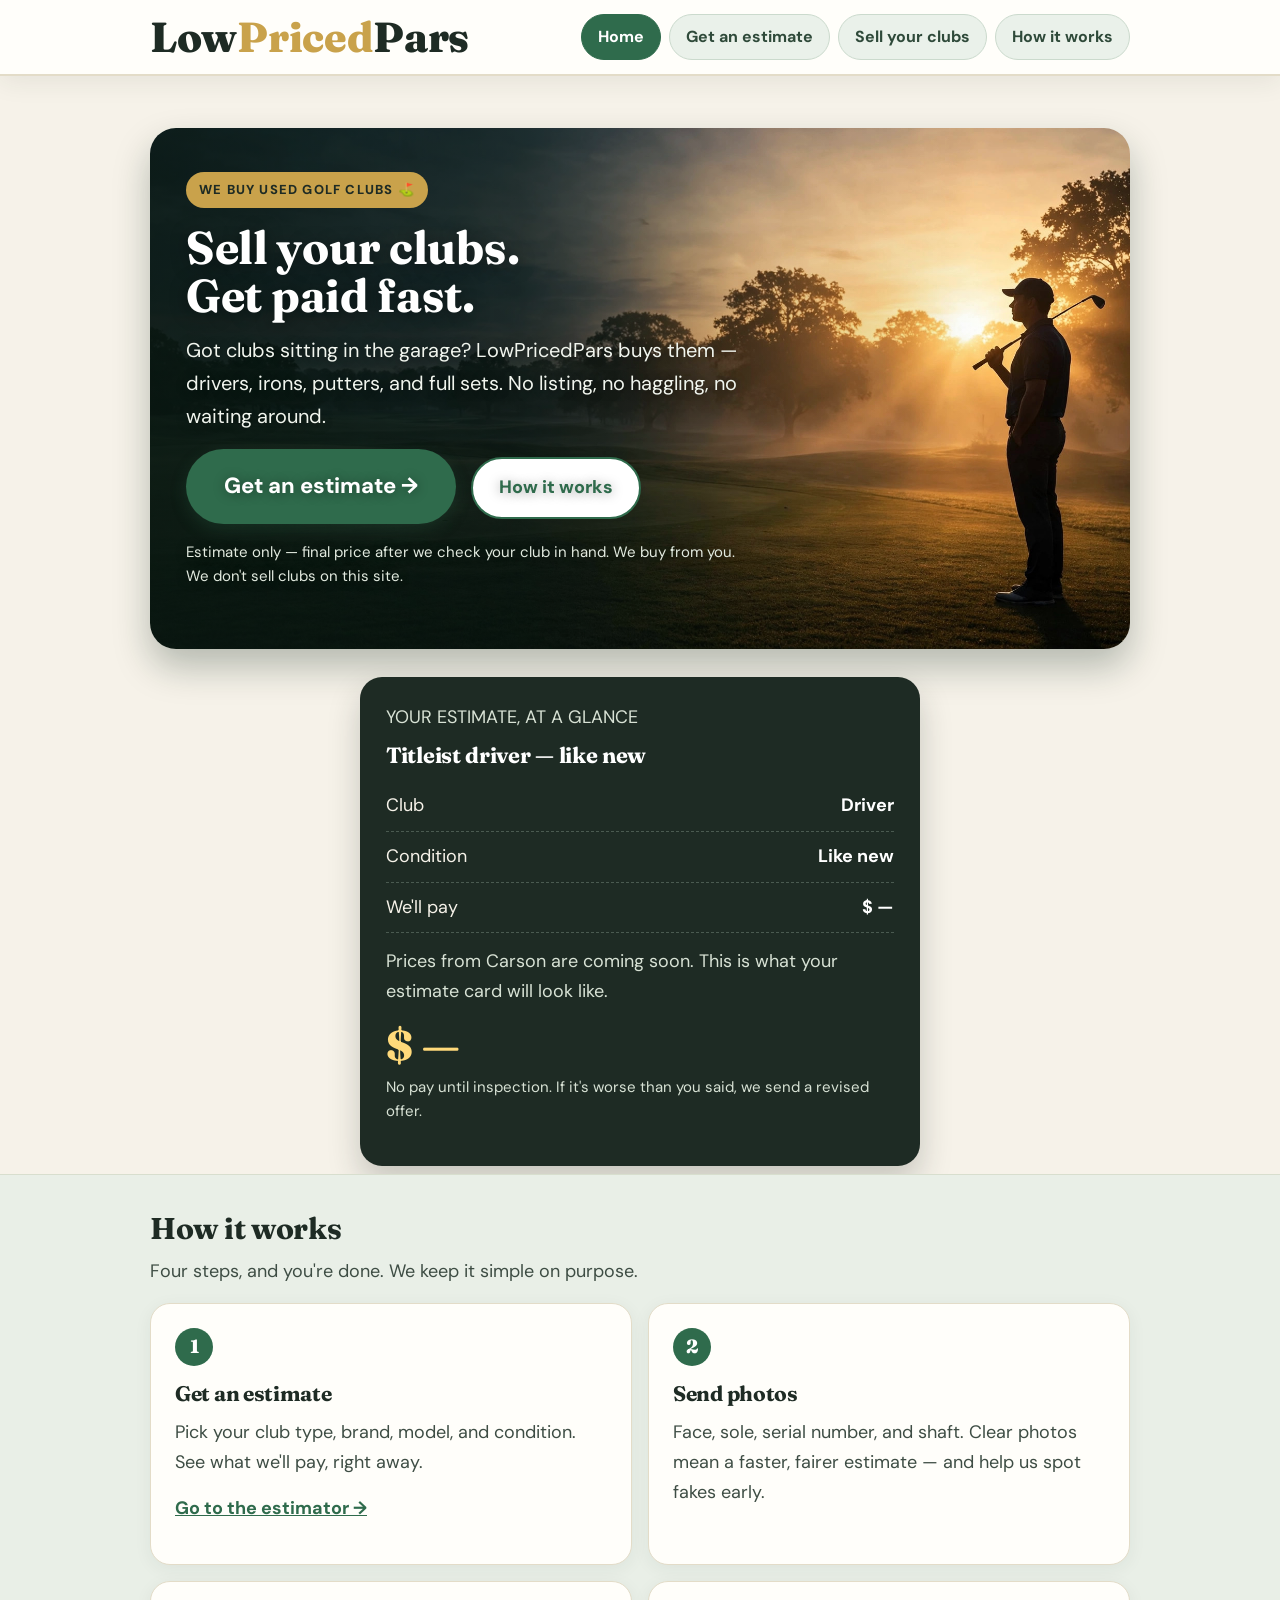
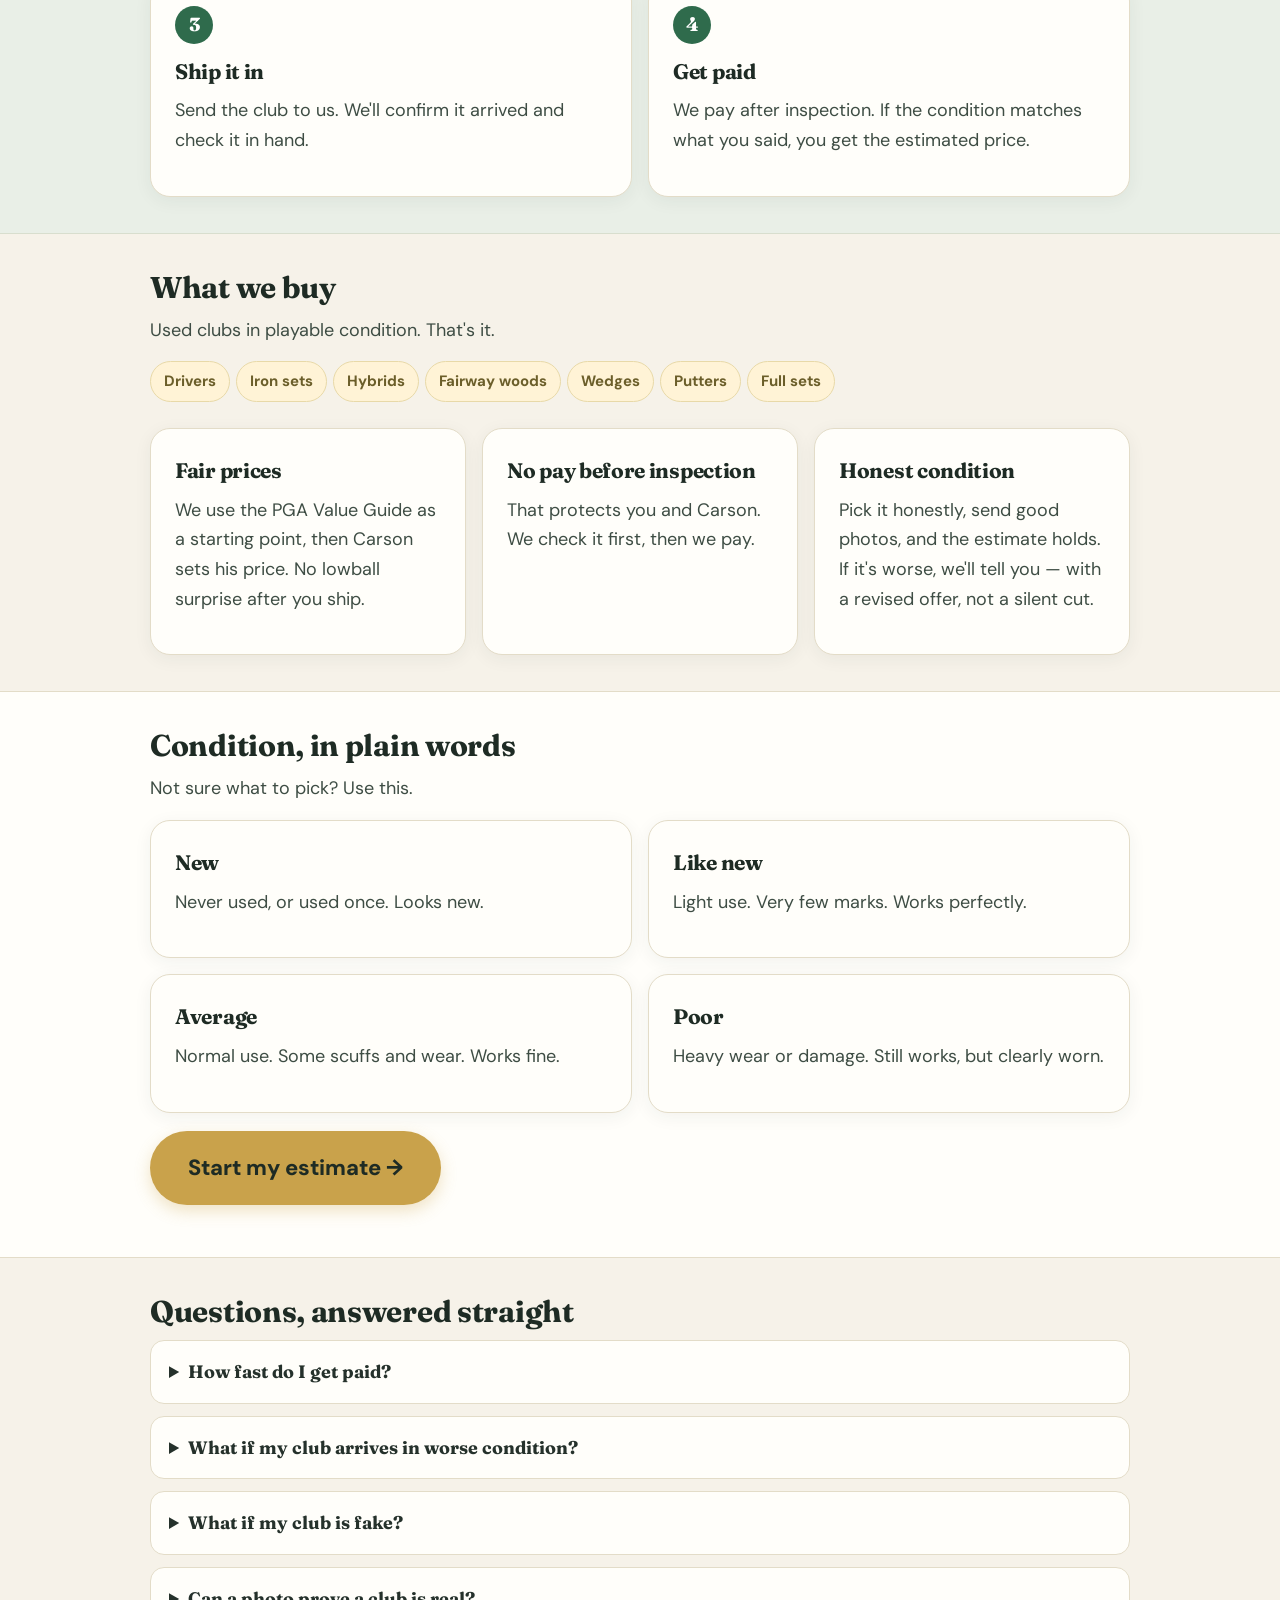
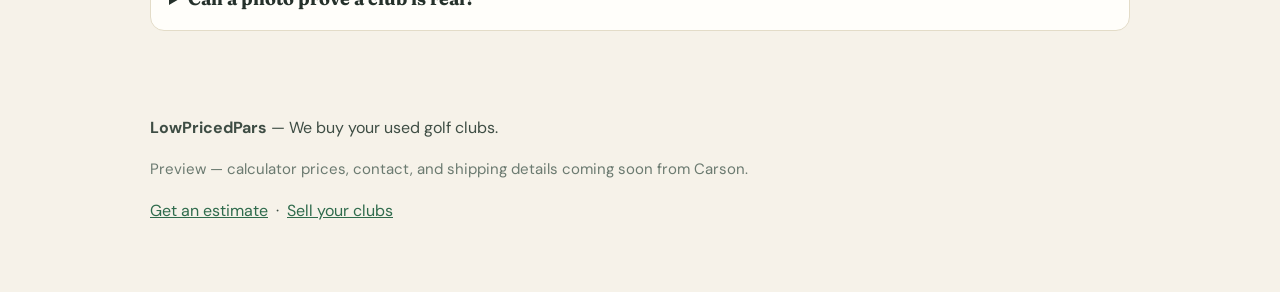
==== commit 53653839: "Add files via upload" ====
--- a/index.html
+++ b/index.html
@@ -36,18 +36,19 @@
           </p>
           <p class="small">Estimate only — final price after we check your club in hand. We buy from you. We don't sell clubs on this site.</p>
         </div>
-        <div class="mock-card">
-          <p style="margin-bottom:4px;">YOUR ESTIMATE, AT A GLANCE</p>
-          <h3>Titleist driver — like new</h3>
-          <div class="mock-line"><span>Club</span><strong>Driver</strong></div>
-          <div class="mock-line"><span>Condition</span><strong>Like new</strong></div>
-          <div class="mock-line"><span>We'll pay</span><strong>$ —</strong></div>
-          <p style="margin-top:14px;">Prices from Carson are coming soon. This is what your estimate card will look like.</p>
-          <div class="price-big">$ —</div>
-          <p class="small" style="color:#D8E2D5;">No pay until inspection. If it's worse than you said, we send a revised offer.</p>
-        </div>
       </div>
       </div>
+    </div>
+
+    <div class="mock-card" style="max-width:560px; margin:0 auto 8px; transform:none;">
+      <p style="margin-bottom:4px;">YOUR ESTIMATE, AT A GLANCE</p>
+      <h3>Titleist driver — like new</h3>
+      <div class="mock-line"><span>Club</span><strong>Driver</strong></div>
+      <div class="mock-line"><span>Condition</span><strong>Like new</strong></div>
+      <div class="mock-line"><span>We'll pay</span><strong>$ —</strong></div>
+      <p style="margin-top:14px;">Prices from Carson are coming soon. This is what your estimate card will look like.</p>
+      <div class="price-big">$ —</div>
+      <p class="small" style="color:#D8E2D5;">No pay until inspection. If it's worse than you said, we send a revised offer.</p>
     </div>
   </div>
 
--- a/styles.css
+++ b/styles.css
@@ -52,10 +52,13 @@
 .hero { padding: 52px 0 28px; }
 .hero-photo {
   background:
-    linear-gradient(90deg, rgba(10,25,18,0.82) 0%, rgba(10,25,18,0.62) 42%, rgba(10,25,18,0.18) 68%, rgba(10,25,18,0.05) 100%),
-    url("hero.jpg") center 30% / cover no-repeat;
+    linear-gradient(90deg, rgba(10,25,18,0.82) 0%, rgba(10,25,18,0.60) 38%, rgba(10,25,18,0.12) 60%, rgba(10,25,18,0) 85%),
+    url("hero.jpg") 82% 30% / cover no-repeat;
   border-radius: 26px;
   padding: 44px 36px;
+  min-height: 460px;
+  display: flex;
+  align-items: center;
   color: #fff;
   box-shadow: 0 18px 36px rgba(16,41,30,0.28);
 }
@@ -63,8 +66,8 @@
 .hero-photo p { color: #F1F5EE; text-shadow: 0 1px 12px rgba(0,0,0,0.4); }
 .hero-photo .small { color: #E2EADF; }
 .hero-photo .eyebrow { background: #C9A24B; color: #1E2B24; text-shadow: none; }
-.hero-grid { display: grid; grid-template-columns: 1.15fr 0.85fr; gap: 32px; align-items: center; }
-@media (max-width: 720px) { .hero-grid { grid-template-columns: 1fr; } }
+.hero-grid { display: grid; grid-template-columns: 1fr; gap: 32px; align-items: center; max-width: 560px; }
+@media (max-width: 720px) { .hero-photo { min-height: 520px; background-position: 88% 30%; align-items: flex-start; } }
 .eyebrow {
   display: inline-block;
   background: #2F6B4C; color: #fff;
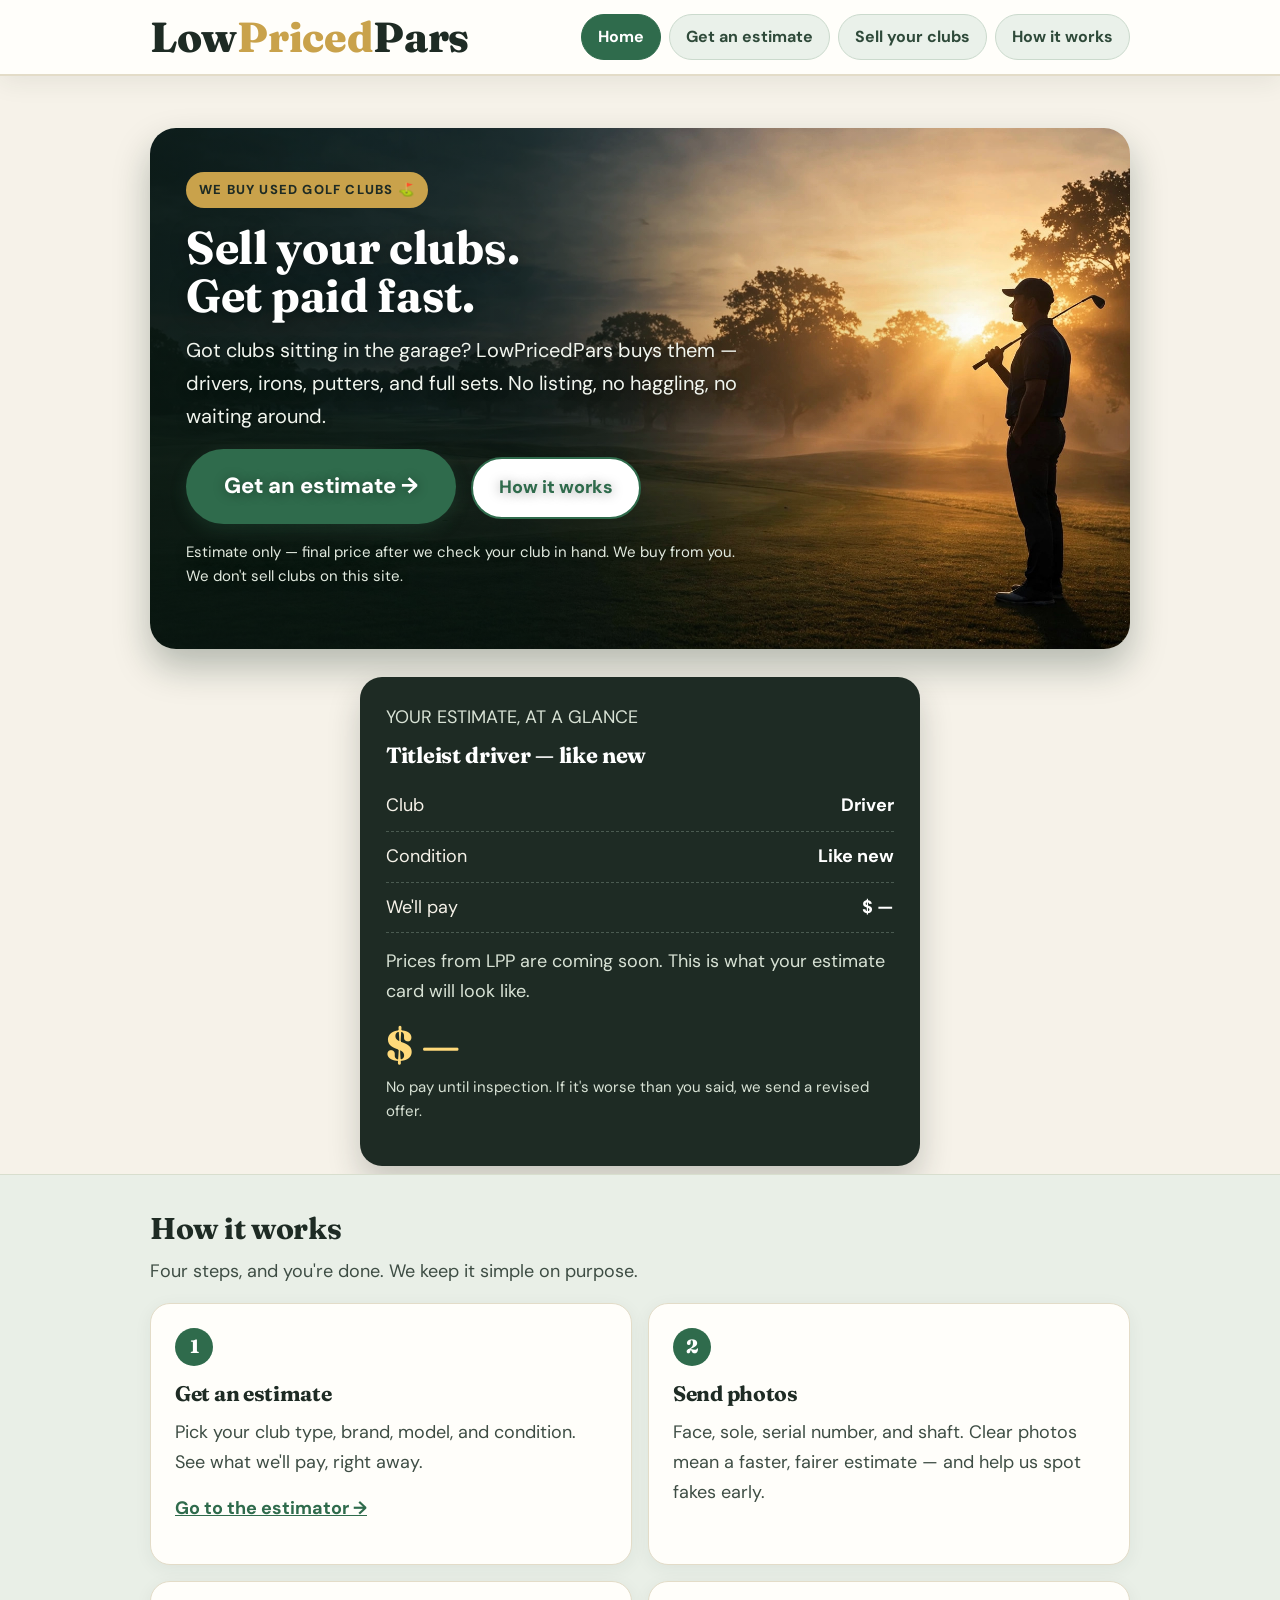
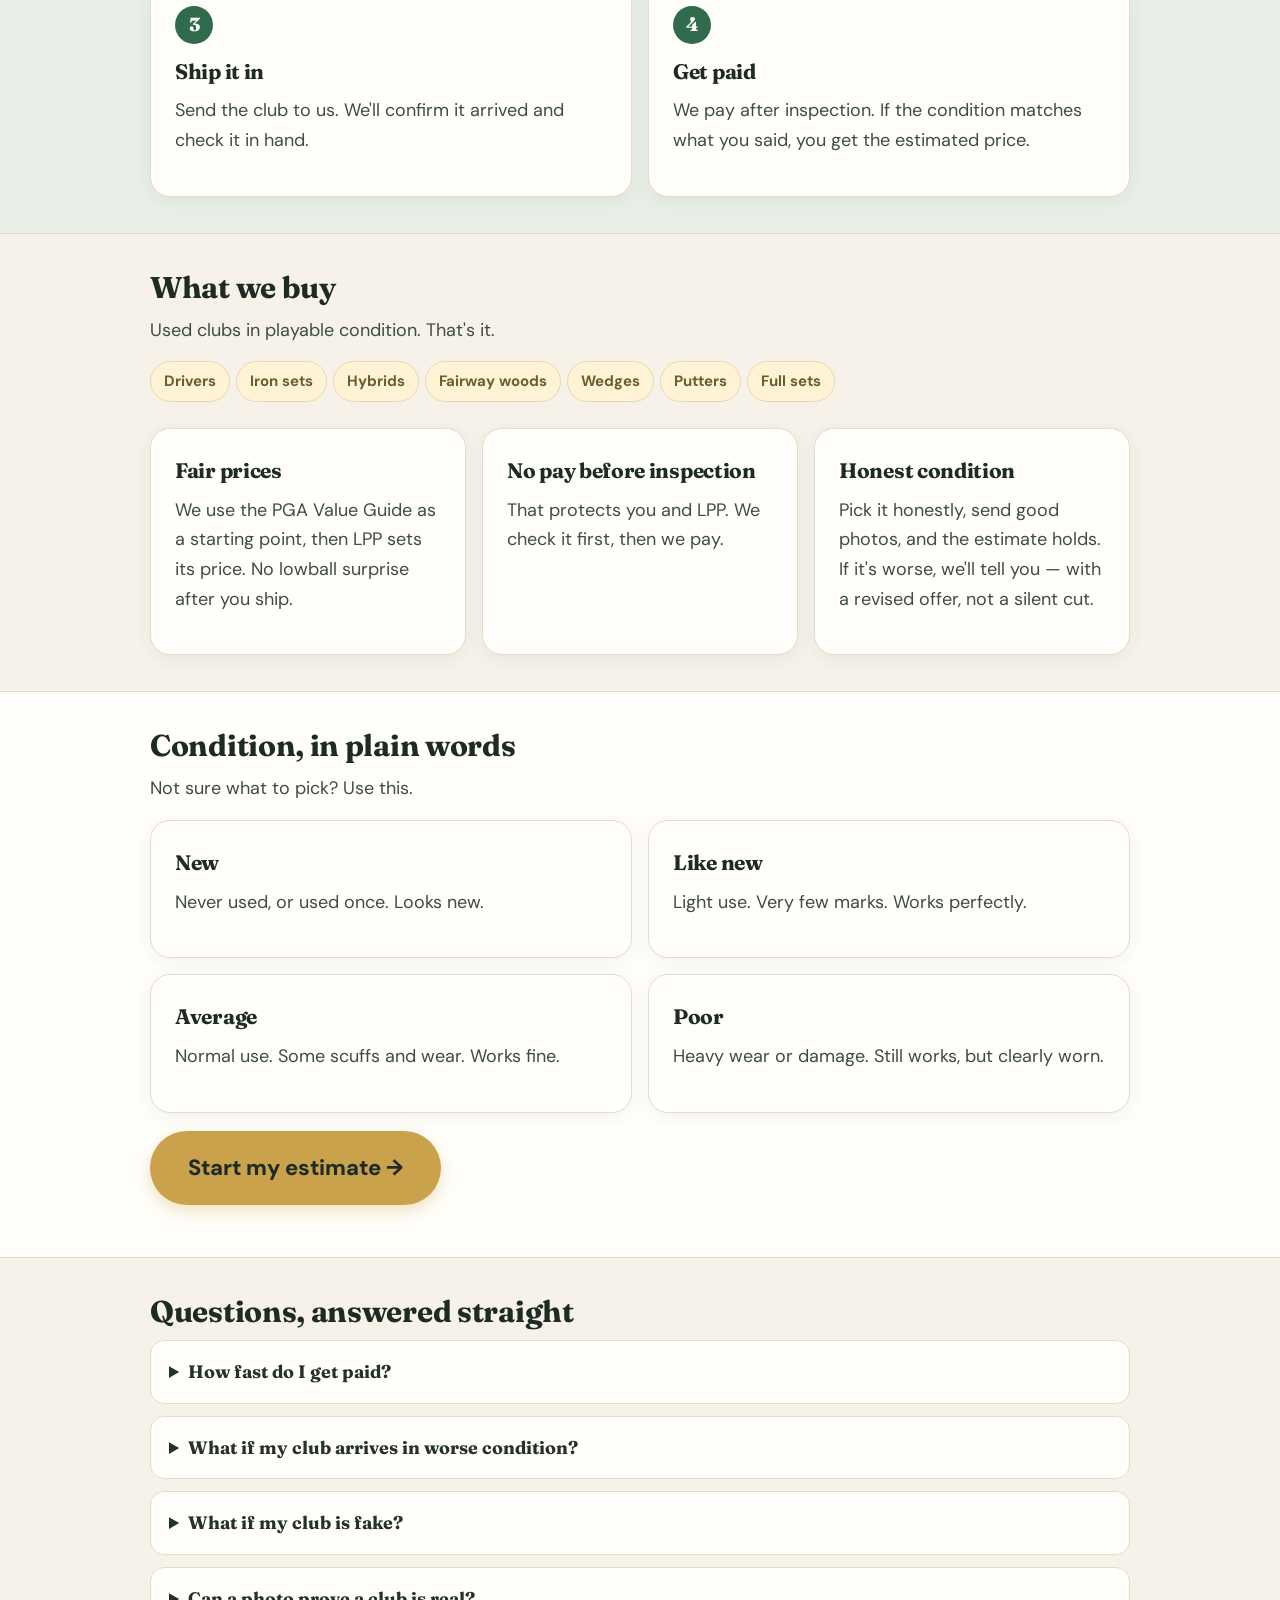
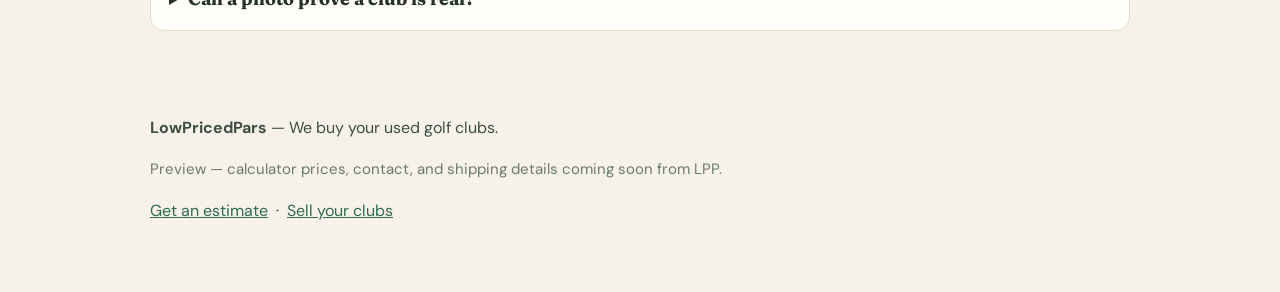
==== commit 13ef81e2: "Add files via upload" ====
--- a/index.html
+++ b/index.html
@@ -46,7 +46,7 @@
       <div class="mock-line"><span>Club</span><strong>Driver</strong></div>
       <div class="mock-line"><span>Condition</span><strong>Like new</strong></div>
       <div class="mock-line"><span>We'll pay</span><strong>$ —</strong></div>
-      <p style="margin-top:14px;">Prices from Carson are coming soon. This is what your estimate card will look like.</p>
+      <p style="margin-top:14px;">Prices from LPP are coming soon. This is what your estimate card will look like.</p>
       <div class="price-big">$ —</div>
       <p class="small" style="color:#D8E2D5;">No pay until inspection. If it's worse than you said, we send a revised offer.</p>
     </div>
@@ -73,8 +73,8 @@
         <span class="tag">Drivers</span><span class="tag">Iron sets</span><span class="tag">Hybrids</span><span class="tag">Fairway woods</span><span class="tag">Wedges</span><span class="tag">Putters</span><span class="tag">Full sets</span>
       </p>
       <div class="grid3" style="margin-top:18px;">
-        <div class="card"><h3>Fair prices</h3><p>We use the PGA Value Guide as a starting point, then Carson sets his price. No lowball surprise after you ship.</p></div>
-        <div class="card"><h3>No pay before inspection</h3><p>That protects you and Carson. We check it first, then we pay.</p></div>
+        <div class="card"><h3>Fair prices</h3><p>We use the PGA Value Guide as a starting point, then LPP sets its price. No lowball surprise after you ship.</p></div>
+        <div class="card"><h3>No pay before inspection</h3><p>That protects you and LPP. We check it first, then we pay.</p></div>
         <div class="card"><h3>Honest condition</h3><p>Pick it honestly, send good photos, and the estimate holds. If it's worse, we'll tell you — with a revised offer, not a silent cut.</p></div>
       </div>
     </div>
@@ -97,7 +97,7 @@
   <section>
     <div class="wrap-wide">
       <h2>Questions, answered straight</h2>
-      <details><summary>How fast do I get paid?</summary><p>After we receive and inspect your club. Exact timing is coming from Carson.</p></details>
+      <details><summary>How fast do I get paid?</summary><p>After we receive and inspect your club. Exact timing is coming soon.</p></details>
       <details><summary>What if my club arrives in worse condition?</summary><p>We'll send a revised, lower offer. You can accept it, or get the club back.</p></details>
       <details><summary>What if my club is fake?</summary><p>We pay $0 for fake, stolen, or wrong clubs. Photos help us flag it early, but the final check is in hand.</p></details>
       <details><summary>Can a photo prove a club is real?</summary><p>No — not on its own. AI can flag something suspicious, but it can't certify a club. That's why we inspect before we pay.</p></details>
@@ -108,7 +108,7 @@
 <footer>
   <div class="wrap-wide">
     <p><strong>LowPricedPars</strong> — We buy your used golf clubs.</p>
-    <p class="small">Preview — calculator prices, contact, and shipping details coming soon from Carson.</p>
+    <p class="small">Preview — calculator prices, contact, and shipping details coming soon from LPP.</p>
     <p><a href="estimate.html">Get an estimate</a> &nbsp;·&nbsp; <a href="sell.html">Sell your clubs</a></p>
   </div>
 </footer>
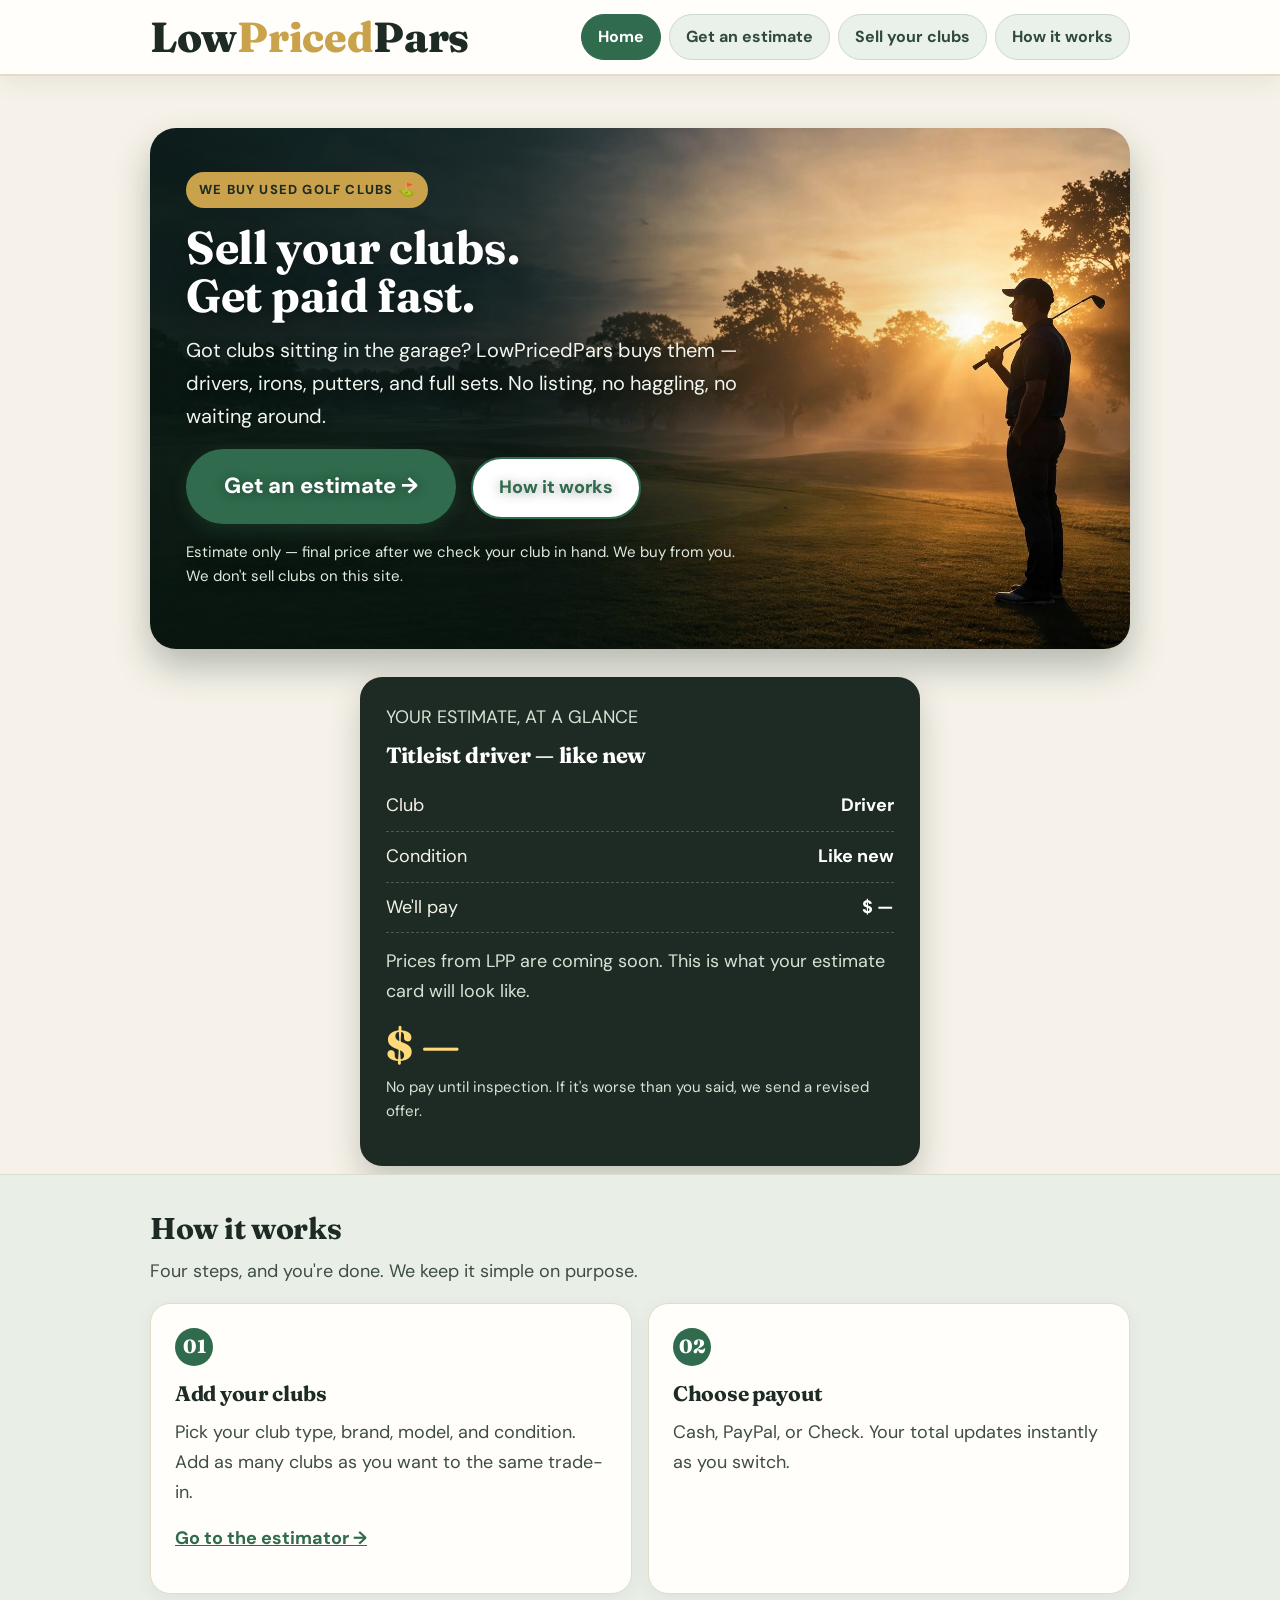
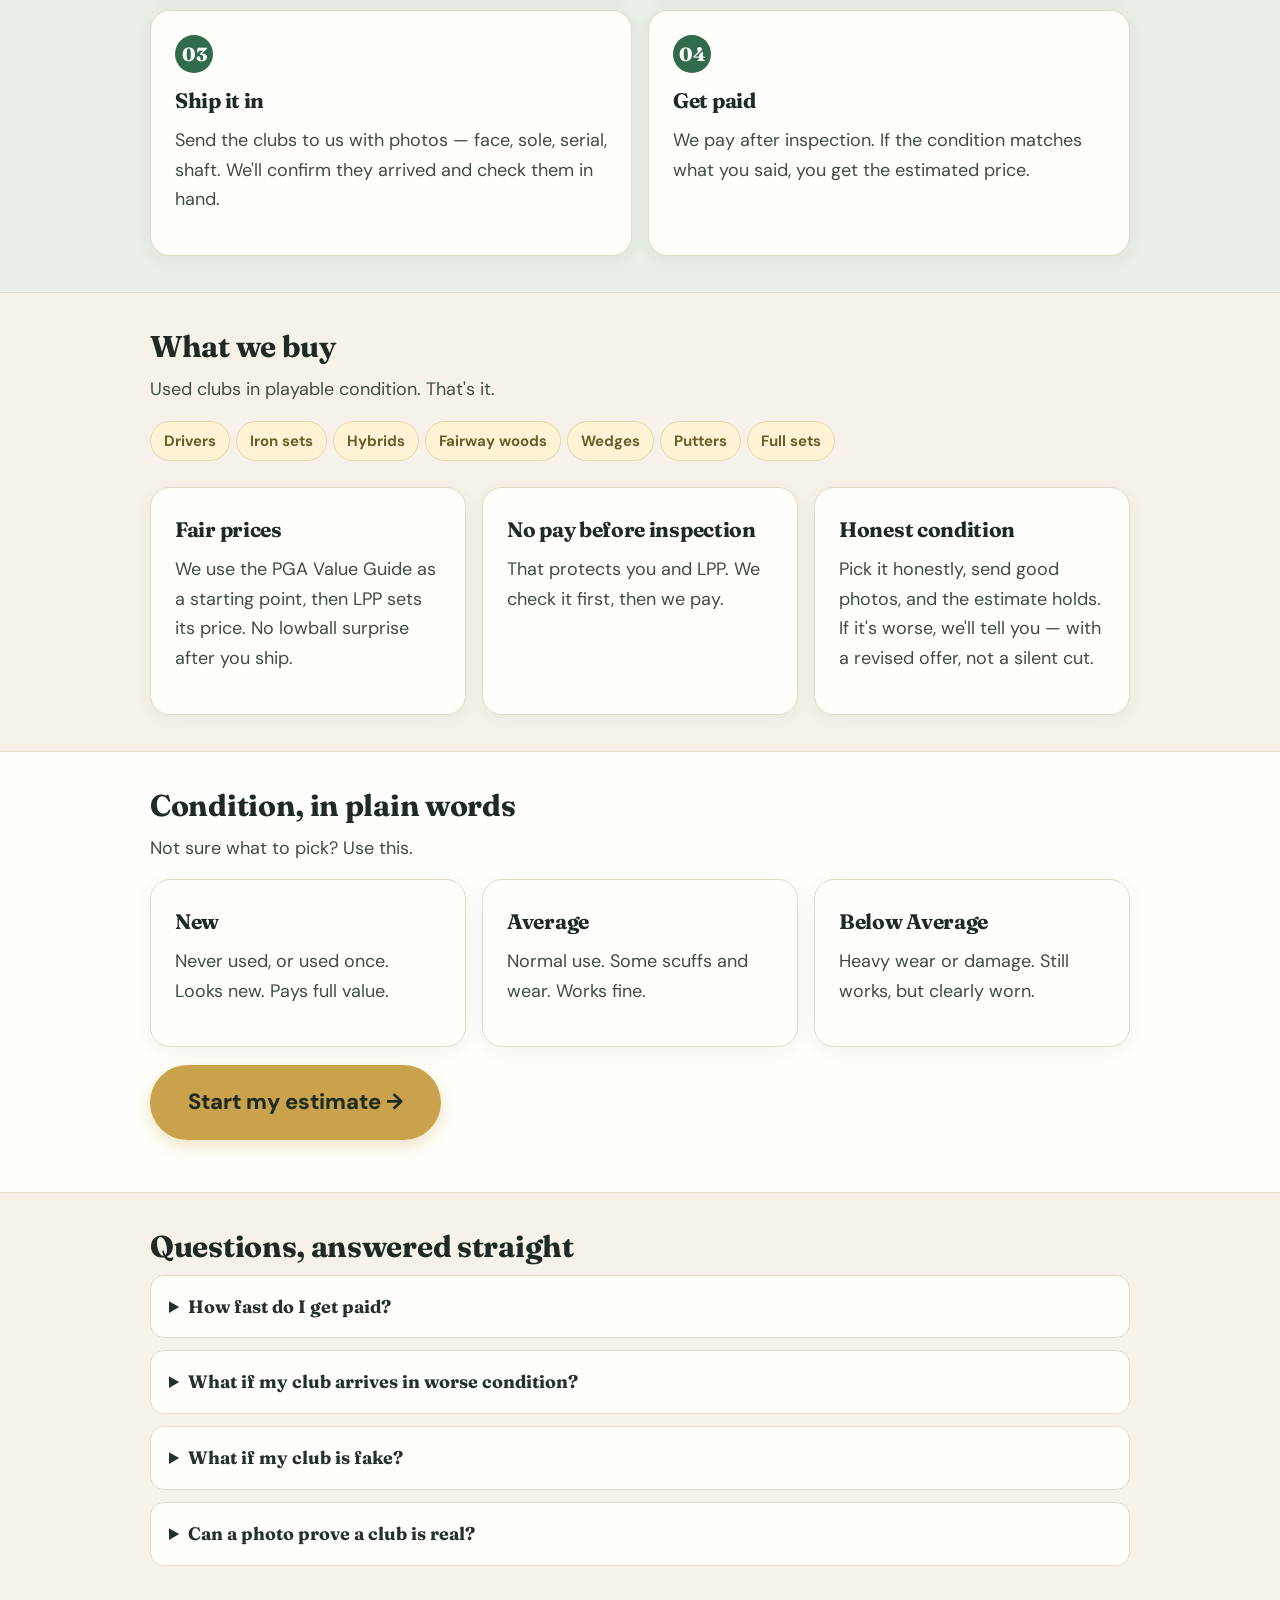
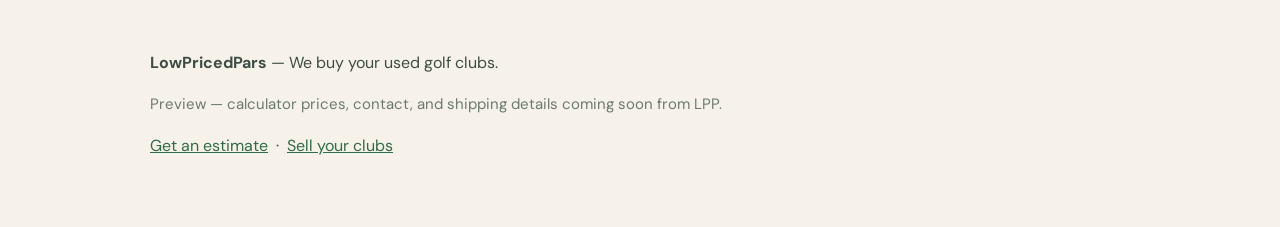
==== commit 583fab8c: "Add files via upload" ====
--- a/index.html
+++ b/index.html
@@ -57,10 +57,10 @@
       <h2>How it works</h2>
       <p>Four steps, and you're done. We keep it simple on purpose.</p>
       <div class="grid">
-        <div class="card"><span class="step-num">1</span><h3>Get an estimate</h3><p>Pick your club type, brand, model, and condition. See what we'll pay, right away.</p><p><a href="estimate.html"><strong>Go to the estimator →</strong></a></p></div>
-        <div class="card"><span class="step-num">2</span><h3>Send photos</h3><p>Face, sole, serial number, and shaft. Clear photos mean a faster, fairer estimate — and help us spot fakes early.</p></div>
-        <div class="card"><span class="step-num">3</span><h3>Ship it in</h3><p>Send the club to us. We'll confirm it arrived and check it in hand.</p></div>
-        <div class="card"><span class="step-num">4</span><h3>Get paid</h3><p>We pay after inspection. If the condition matches what you said, you get the estimated price.</p></div>
+        <div class="card"><span class="step-num">01</span><h3>Add your clubs</h3><p>Pick your club type, brand, model, and condition. Add as many clubs as you want to the same trade-in.</p><p><a href="estimate.html"><strong>Go to the estimator →</strong></a></p></div>
+        <div class="card"><span class="step-num">02</span><h3>Choose payout</h3><p>Cash, PayPal, or Check. Your total updates instantly as you switch.</p></div>
+        <div class="card"><span class="step-num">03</span><h3>Ship it in</h3><p>Send the clubs to us with photos — face, sole, serial, shaft. We'll confirm they arrived and check them in hand.</p></div>
+        <div class="card"><span class="step-num">04</span><h3>Get paid</h3><p>We pay after inspection. If the condition matches what you said, you get the estimated price.</p></div>
       </div>
     </div>
   </section>
@@ -84,11 +84,10 @@
     <div class="wrap-wide">
       <h2>Condition, in plain words</h2>
       <p>Not sure what to pick? Use this.</p>
-      <div class="grid">
-        <div class="card"><h3>New</h3><p>Never used, or used once. Looks new.</p></div>
-        <div class="card"><h3>Like new</h3><p>Light use. Very few marks. Works perfectly.</p></div>
+      <div class="grid3">
+        <div class="card"><h3>New</h3><p>Never used, or used once. Looks new. Pays full value.</p></div>
         <div class="card"><h3>Average</h3><p>Normal use. Some scuffs and wear. Works fine.</p></div>
-        <div class="card"><h3>Poor</h3><p>Heavy wear or damage. Still works, but clearly worn.</p></div>
+        <div class="card"><h3>Below Average</h3><p>Heavy wear or damage. Still works, but clearly worn.</p></div>
       </div>
       <p style="margin-top:18px;"><a class="btn btn-gold btn-big" href="estimate.html">Start my estimate →</a></p>
     </div>
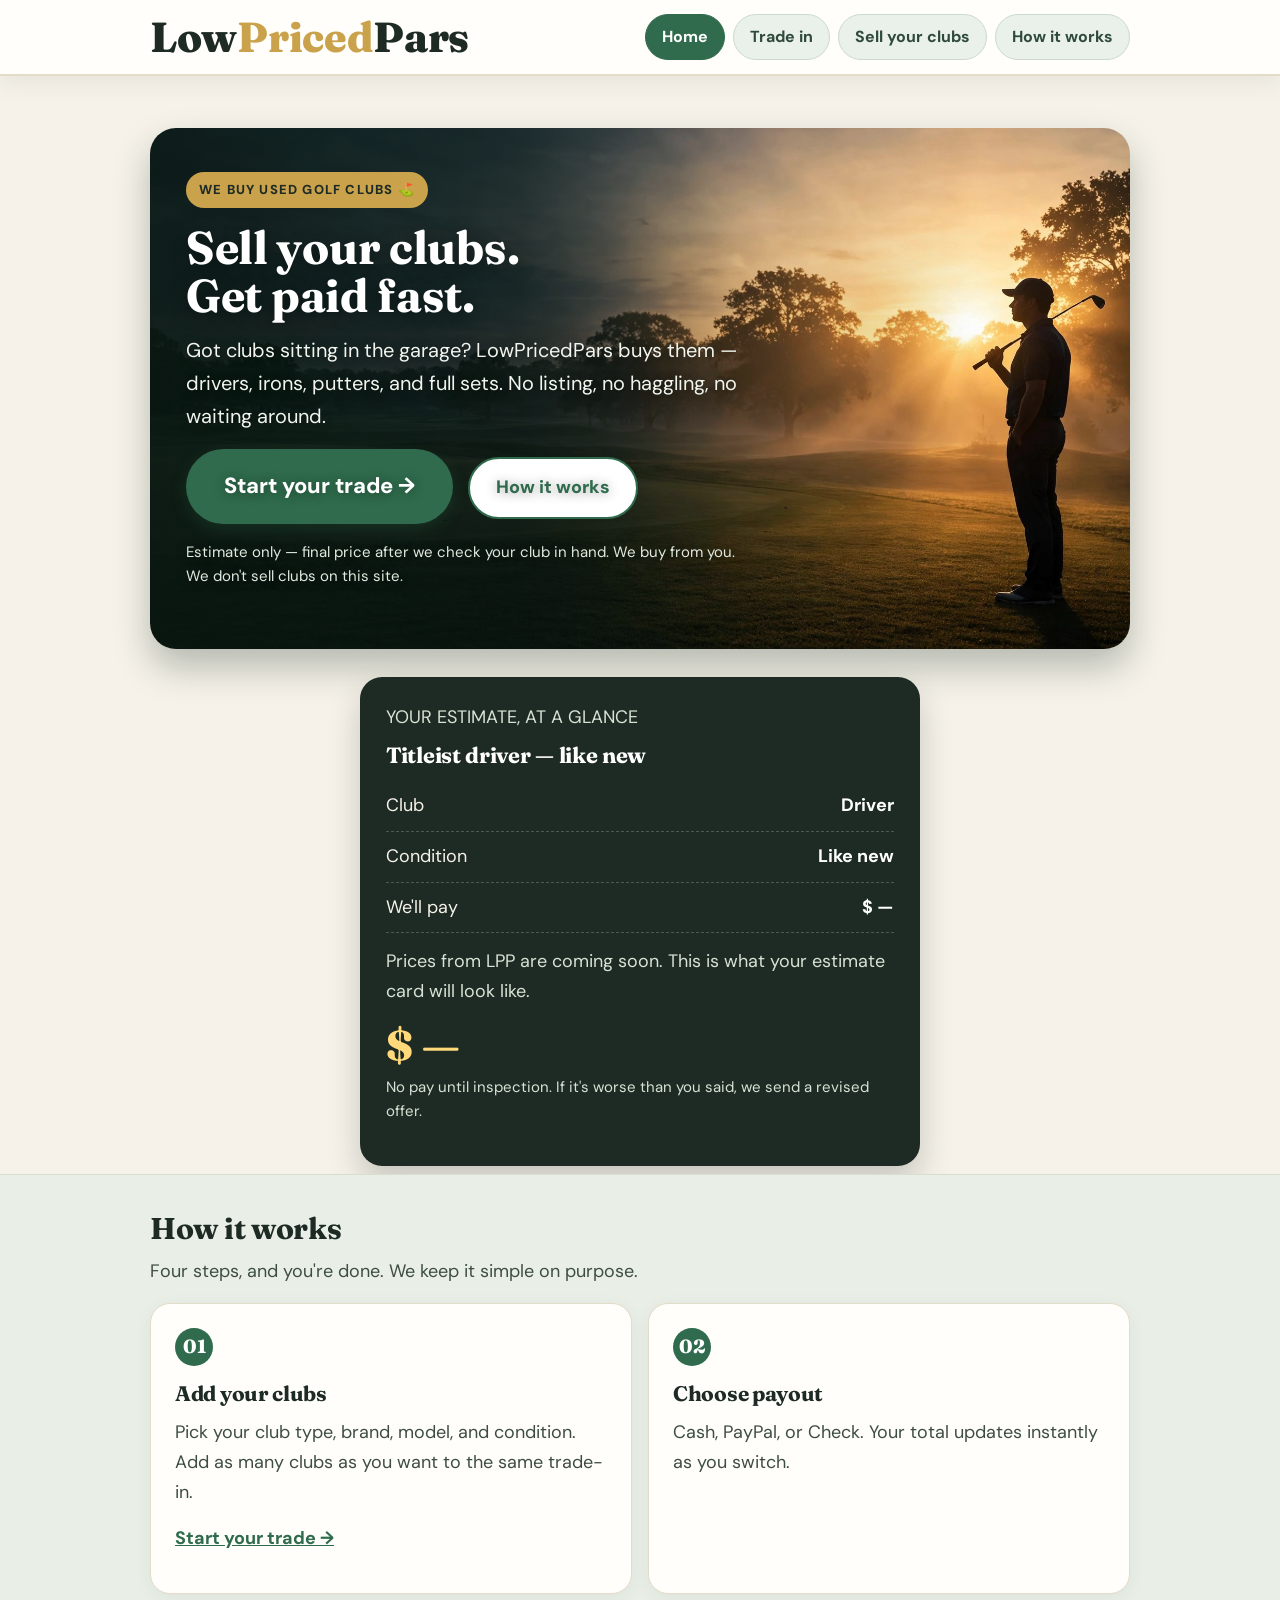
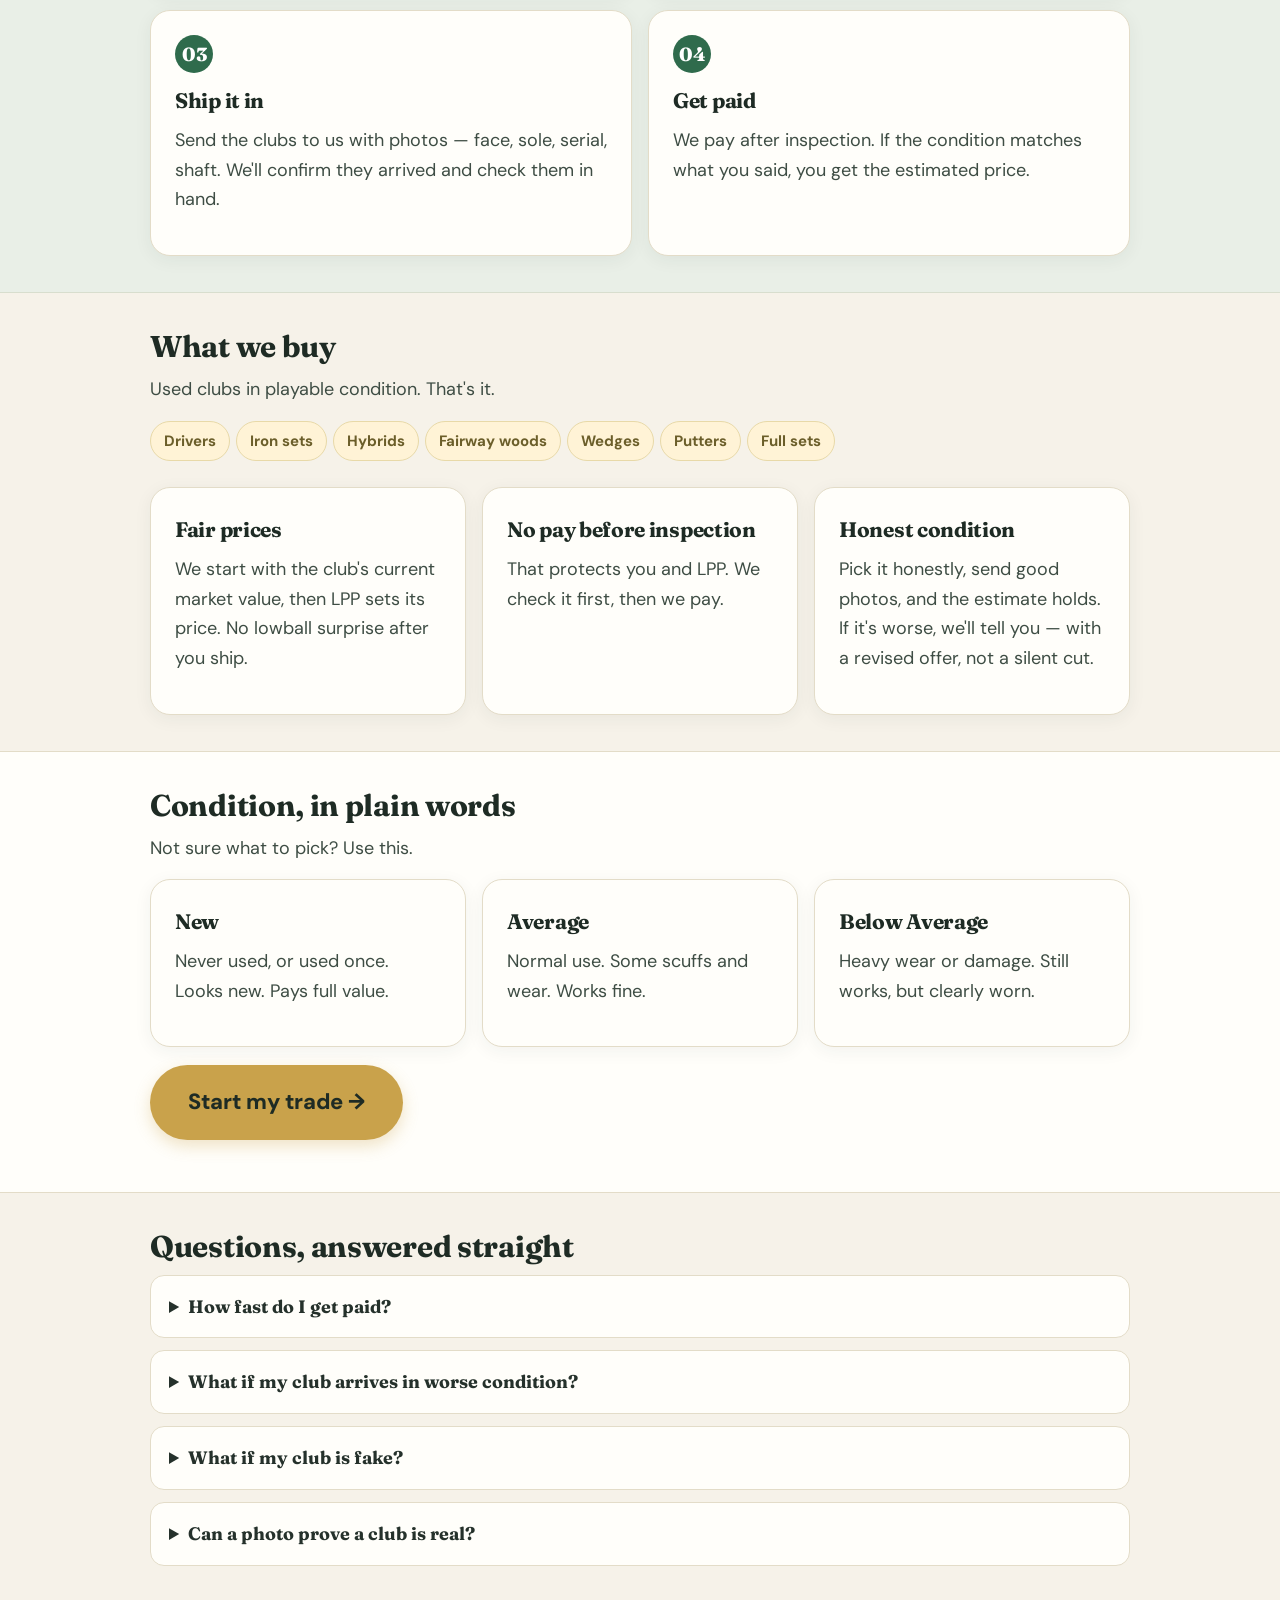
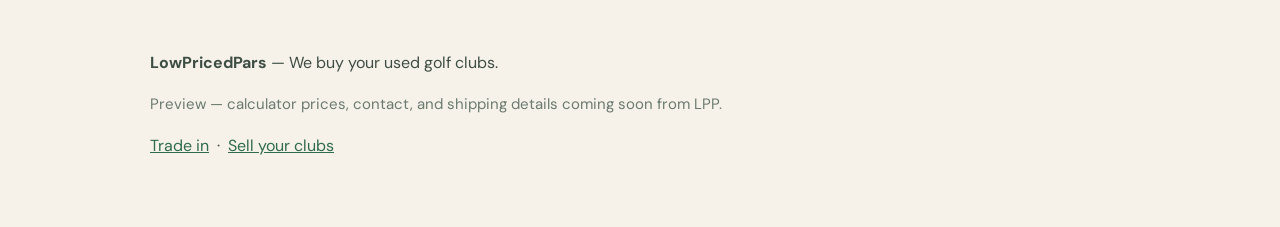
==== commit 68681f8a: "Add files via upload" ====
--- a/index.html
+++ b/index.html
@@ -4,7 +4,7 @@
 <meta charset="UTF-8">
 <meta name="viewport" content="width=device-width, initial-scale=1">
 <title>LowPricedPars — We Buy Your Used Golf Clubs</title>
-<meta name="description" content="LowPricedPars buys used golf clubs. Get an estimate, send photos, ship it in, get paid after inspection.">
+<meta name="description" content="LowPricedPars buys used golf clubs. Trade in your clubs, send photos, ship it in, get paid after inspection.">
 <link rel="stylesheet" href="styles.css">
 </head>
 <body>
@@ -14,7 +14,7 @@
     <a class="logo" href="index.html">Low<span class="gold">Priced</span>Pars</a>
     <nav>
       <a href="index.html" class="active">Home</a>
-      <a href="estimate.html">Get an estimate</a>
+      <a href="estimate.html">Trade in</a>
       <a href="sell.html">Sell your clubs</a>
       <a href="#how">How it works</a>
     </nav>
@@ -31,7 +31,7 @@
           <h1>Sell your clubs.<br>Get paid fast.</h1>
           <p class="lead">Got clubs sitting in the garage? LowPricedPars buys them — drivers, irons, putters, and full sets. No listing, no haggling, no waiting around.</p>
           <p>
-            <a class="btn btn-big" href="estimate.html">Get an estimate →</a>
+            <a class="btn btn-big" href="estimate.html">Start your trade →</a>
             <a class="btn btn-ghost" href="#how">How it works</a>
           </p>
           <p class="small">Estimate only — final price after we check your club in hand. We buy from you. We don't sell clubs on this site.</p>
@@ -57,7 +57,7 @@
       <h2>How it works</h2>
       <p>Four steps, and you're done. We keep it simple on purpose.</p>
       <div class="grid">
-        <div class="card"><span class="step-num">01</span><h3>Add your clubs</h3><p>Pick your club type, brand, model, and condition. Add as many clubs as you want to the same trade-in.</p><p><a href="estimate.html"><strong>Go to the estimator →</strong></a></p></div>
+        <div class="card"><span class="step-num">01</span><h3>Add your clubs</h3><p>Pick your club type, brand, model, and condition. Add as many clubs as you want to the same trade-in.</p><p><a href="estimate.html"><strong>Start your trade →</strong></a></p></div>
         <div class="card"><span class="step-num">02</span><h3>Choose payout</h3><p>Cash, PayPal, or Check. Your total updates instantly as you switch.</p></div>
         <div class="card"><span class="step-num">03</span><h3>Ship it in</h3><p>Send the clubs to us with photos — face, sole, serial, shaft. We'll confirm they arrived and check them in hand.</p></div>
         <div class="card"><span class="step-num">04</span><h3>Get paid</h3><p>We pay after inspection. If the condition matches what you said, you get the estimated price.</p></div>
@@ -73,7 +73,7 @@
         <span class="tag">Drivers</span><span class="tag">Iron sets</span><span class="tag">Hybrids</span><span class="tag">Fairway woods</span><span class="tag">Wedges</span><span class="tag">Putters</span><span class="tag">Full sets</span>
       </p>
       <div class="grid3" style="margin-top:18px;">
-        <div class="card"><h3>Fair prices</h3><p>We use the PGA Value Guide as a starting point, then LPP sets its price. No lowball surprise after you ship.</p></div>
+        <div class="card"><h3>Fair prices</h3><p>We start with the club's current market value, then LPP sets its price. No lowball surprise after you ship.</p></div>
         <div class="card"><h3>No pay before inspection</h3><p>That protects you and LPP. We check it first, then we pay.</p></div>
         <div class="card"><h3>Honest condition</h3><p>Pick it honestly, send good photos, and the estimate holds. If it's worse, we'll tell you — with a revised offer, not a silent cut.</p></div>
       </div>
@@ -89,7 +89,7 @@
         <div class="card"><h3>Average</h3><p>Normal use. Some scuffs and wear. Works fine.</p></div>
         <div class="card"><h3>Below Average</h3><p>Heavy wear or damage. Still works, but clearly worn.</p></div>
       </div>
-      <p style="margin-top:18px;"><a class="btn btn-gold btn-big" href="estimate.html">Start my estimate →</a></p>
+      <p style="margin-top:18px;"><a class="btn btn-gold btn-big" href="estimate.html">Start my trade →</a></p>
     </div>
   </section>
 
@@ -108,7 +108,7 @@
   <div class="wrap-wide">
     <p><strong>LowPricedPars</strong> — We buy your used golf clubs.</p>
     <p class="small">Preview — calculator prices, contact, and shipping details coming soon from LPP.</p>
-    <p><a href="estimate.html">Get an estimate</a> &nbsp;·&nbsp; <a href="sell.html">Sell your clubs</a></p>
+    <p><a href="estimate.html">Trade in</a> &nbsp;·&nbsp; <a href="sell.html">Sell your clubs</a></p>
   </div>
 </footer>
 
--- a/styles.css
+++ b/styles.css
@@ -153,3 +153,21 @@
 .progress span.on { background: #2F6B4C; color: #fff; border-color: #2F6B4C; }
 .field-row { display: grid; grid-template-columns: 1fr 1fr; gap: 14px; }
 @media (max-width: 620px) { .field-row { grid-template-columns: 1fr; } }
+
+/* Trade-in product search */
+.search-bar { margin: 22px 0 12px; }
+.search-bar input { font-size: 19px; padding: 16px 18px; border-radius: 999px; border: 2px solid #2F6B4C; }
+.pill-row { display: flex; gap: 8px; flex-wrap: wrap; margin-bottom: 10px; }
+.pill {
+  background: #EAF1EA; color: #2F4A3A; font-weight: 700; font-size: 15px;
+  border: 1.5px solid #CBDACD; border-radius: 999px; padding: 8px 15px; cursor: pointer; font-family: inherit;
+}
+.pill:hover { background: #DDEADF; }
+.pill.on { background: #2F6B4C; color: #fff; border-color: #2F6B4C; }
+.trade-layout { display: grid; grid-template-columns: 1.5fr 1fr; gap: 20px; align-items: start; margin-top: 14px; }
+@media (max-width: 860px) { .trade-layout { grid-template-columns: 1fr; } }
+.results { display: grid; grid-template-columns: 1fr 1fr; gap: 14px; }
+@media (max-width: 620px) { .results { grid-template-columns: 1fr; } }
+.result-card h3 { font-size: 19px; }
+.cart-box { position: sticky; top: 90px; }
+@media (max-width: 860px) { .cart-box { position: static; } }
